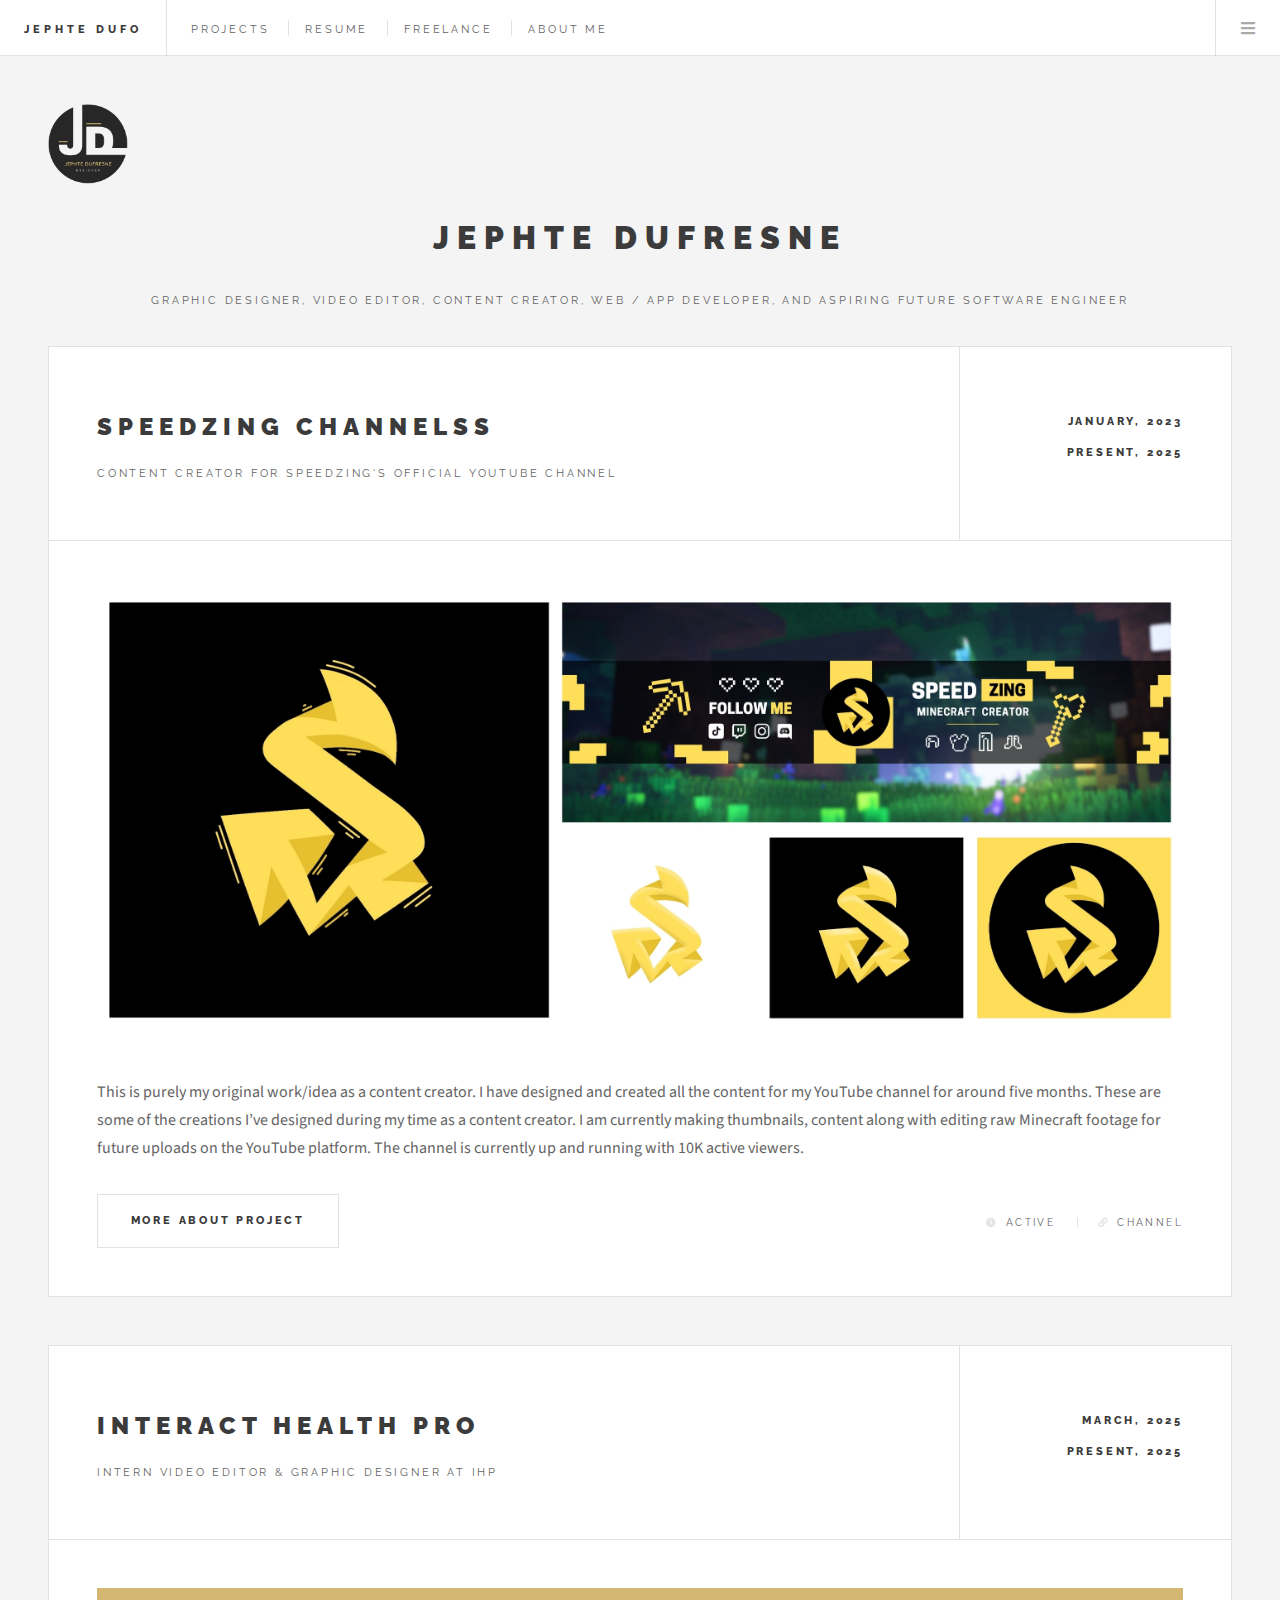
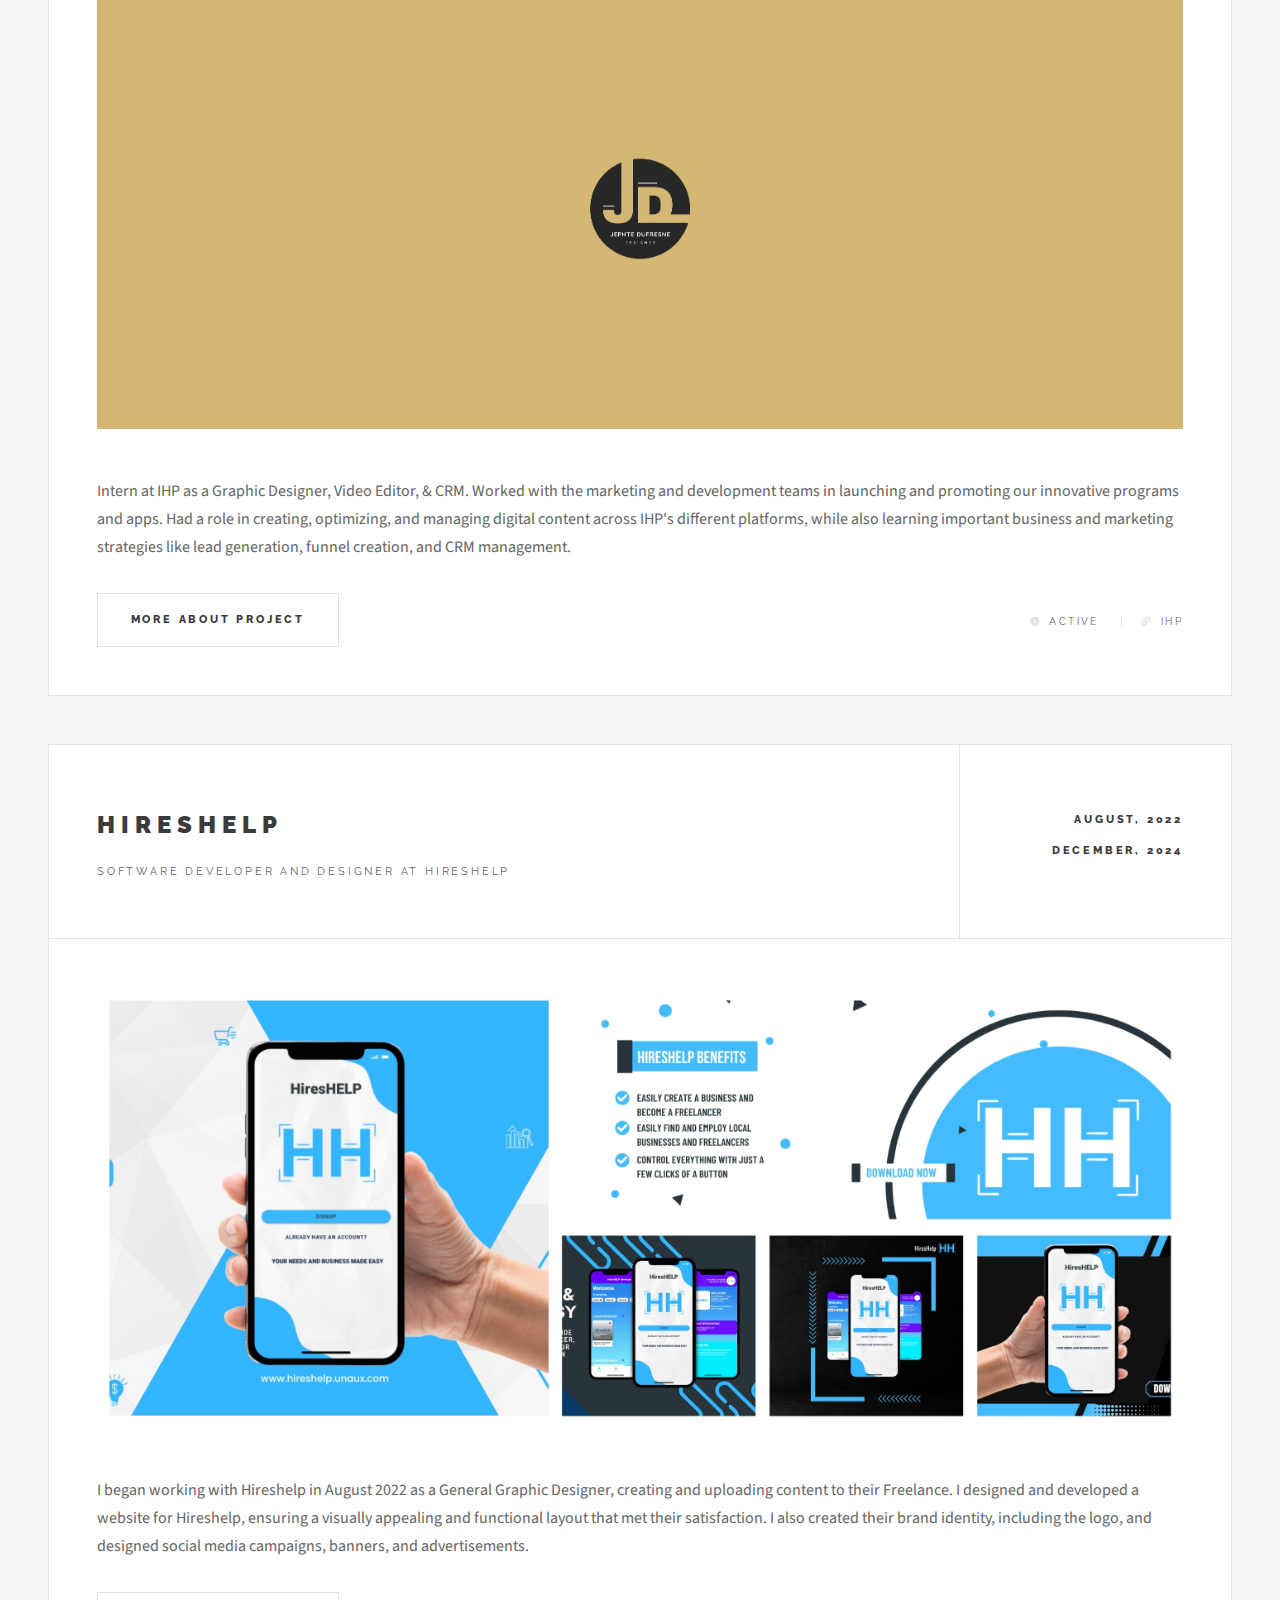
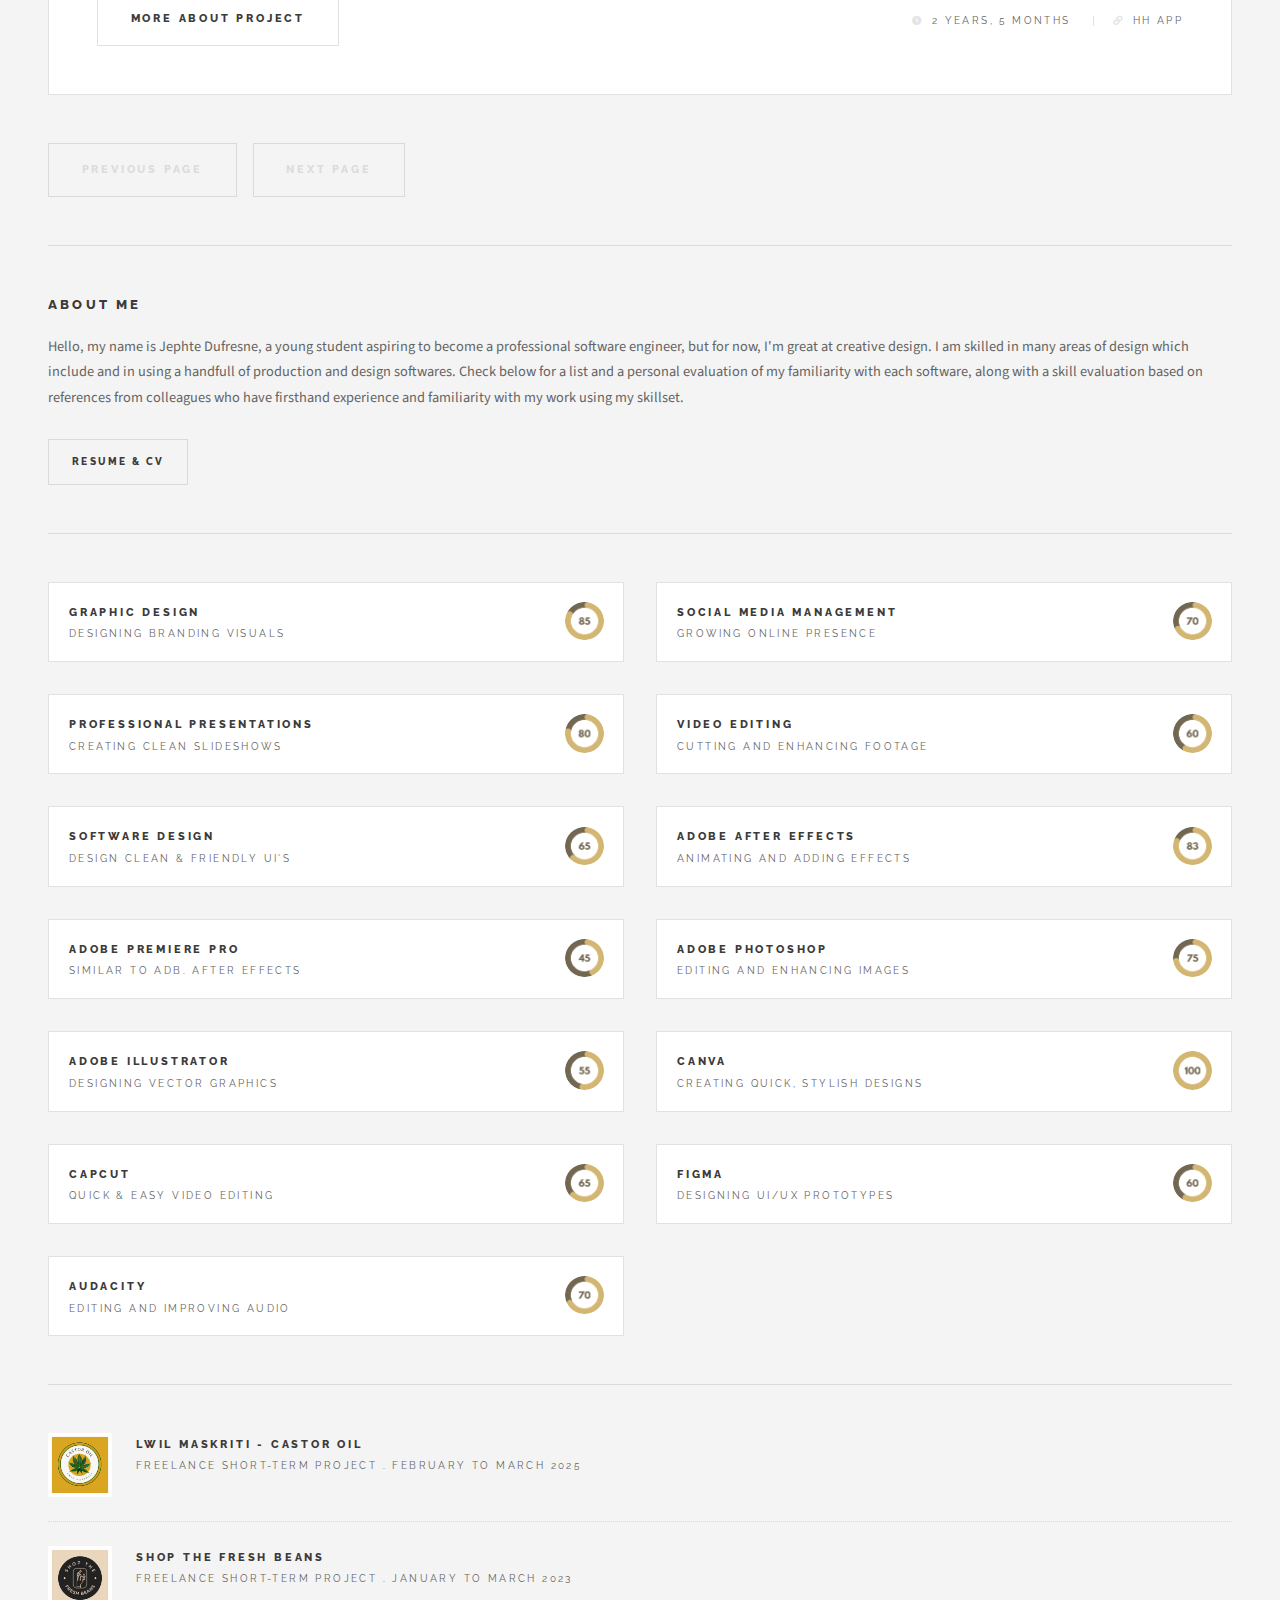
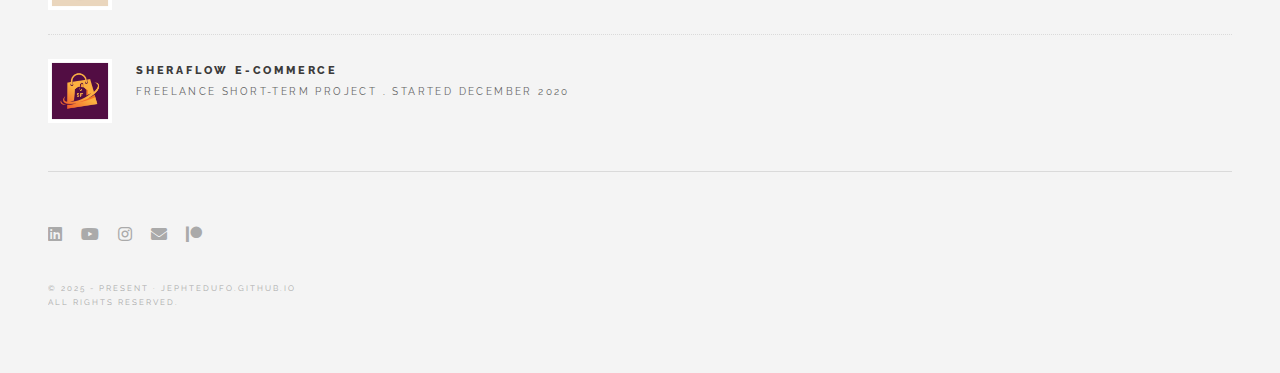
==== index.html @ b6a51292 "Main" ====
<!DOCTYPE HTML>
<html>

<head>
	<title>Jephte Dufresne - Portfolio</title>
	<meta charset="utf-8" />
	<meta name="viewport" content="width=device-width, initial-scale=1, user-scalable=no" />
	<link rel="stylesheet" href="assets/css/main.css" />
</head>

<body class="is-preload">

	<!-- Wrapper -->
	<div id="wrapper">

		<!-- Header -->
		<header id="header">
			<h1><a href="index.html">Jephte Dufo</a></h1>
			<nav class="links">
				<ul>
					<li><a href="index.html">Projects</a></li>
					<li><a href="Resume.html">Resume</a></li>
					<li><a href="Freelance.html">Freelance</a></li>
					<li><a href="About.html">About Me</a></li>
				</ul>
			</nav>
			<nav class="main">
				<ul>
					<li class="menu">
						<a class="fa-bars" href="#menu">Menu</a>
					</li>
				</ul>
			</nav>
		</header>

		<!-- Menu -->
		<section id="menu">

			<!-- Links -->
			<section>
				<ul class="links">
					<li>
						<a href="index.html">
							<h3>Homepage</h3>
							<p>All Long-Term Projects I've Worked On</p>
						</a>
					</li>
					<li>
						<a href="Resume.html">
							<h3>Resume</h3>
							<p>My Resume / CV PDF File to Download</p>
						</a>
					</li>
					<li>
						<a href="Freelance.html">
							<h3>Freelance</h3>
							<p>All Short-Term Freelance Projects</p>
						</a>
					</li>
					<li>
						<a href="About.html">
							<h3>About Me</h3>
							<p>About Me Info to Get In Touch With Me</p>
						</a>
					</li>
				</ul>
			</section>

			<!-- Actions -->
			<section>
				<ul class="actions stacked">
					<li><a href="https://www.linkedin.com/in/jephtedufresne/" target="_blank"
							class="button large fit">Linkedin</a></li>
				</ul>
				<ul class="actions stacked">
					<li><a href="https://mail.google.com/mail/?view=cm&fs=1&to=jephtedufo@gmail.com" target="_blank"
							class="button large fit">Email</a></li>
				</ul>
			</section>
		</section>

		<!-- Main -->
		<div id="main">

			<!-- Post -->
			<article class="post">
				<header>
					<div class="title">
						<h2><a href="PR_Speedzing.html">Speedzing Channelss</a></h2>
						<p>Content Creator for Speedzing's Official Youtube Channel </p>
					</div>
					<div class="meta">
						<time class="published" datetime="2015-11-01">January, 2023</time>
						<time class="published" datetime="2015-11-01">Present, 2025</time>
					</div>
				</header>
				<a href="PR_Speedzing.html" class="image featured"><img src="images/pic01.jpg" alt="" /></a>
				<p>This is purely my original work/idea as a content creator. I have designed and created all the
					content for my YouTube channel for around five months. These are some of the creations I’ve designed
					during my time as a content creator. I am currently making thumbnails, content along with editing
					raw Minecraft footage for future uploads on the YouTube platform. The channel is currently up and
					running with 10K active viewers.</p>
				<footer>
					<ul class="actions">
						<li><a href="PR_Speedzing.html" class="button large">More About Project</a></li>
					</ul>
					<ul class="stats">
						<li><a href="#" class="icon solid fa-clock">Active</a></li>
						<li><a href="https://www.youtube.com/@sspeedzing" target="_blank"
								class="icon solid fa-link">Channel</a></li>
					</ul>
				</footer>
			</article>


			<!-- Post -->
			<article class="post">
				<header>
					<div class="title">
						<h2><a href="PR_InteractHP.html">Interact Health Pro</a></h2>
						<p>Intern Video Editor & Graphic Designer At IHP</p>
					</div>
					<div class="meta">
						<time class="published" datetime="2015-11-01">March, 2025</time>
						<time class="published" datetime="2015-11-01">Present, 2025</time>
					</div>
				</header>
				<a href="PR_InteractHP.html" class="image featured"><img src="images/pic02.jpg" alt="" /></a>
				<p>Intern at IHP as a Graphic Designer, Video Editor, & CRM. Worked with the marketing and development
					teams in launching and promoting our innovative programs and apps. Had a role in creating,
					optimizing, and managing digital content across IHP's different platforms, while also learning
					important business and marketing strategies like lead generation, funnel creation, and CRM
					management.</p>
				<footer>
					<ul class="actions">
						<li><a href="PR_InteractHP.html" class="button large">More About Project</a></li>
					</ul>
					<ul class="stats">
						<li><a href="#" class="icon solid fa-clock">Active</a></li>
						<li><a href="https://interacthealthpro.com" target="_blank" class="icon solid fa-link">IHP</a>
						</li>
					</ul>
				</footer>
			</article>


			<!-- Post -->
			<article class="post">
				<header>
					<div class="title">
						<h2><a href="PR_Hireshelp.html">Hireshelp</a></h2>
						<p>Software Developer and Designer at Hireshelp</p>
					</div>
					<div class="meta">
						<time class="published" datetime="2015-11-01">August, 2022</time>
						<time class="published" datetime="2015-11-01">December, 2024</time>
					</div>
				</header>
				<a href="PR_Hireshelp.html" class="image featured"><img src="images/pic03.jpg" alt="" /></a>
				<p>I began working with Hireshelp in August 2022 as a General Graphic Designer, creating and uploading
					content to their Freelance. I designed and developed a website for Hireshelp, ensuring a visually
					appealing and functional layout that met their satisfaction. I also created their brand identity,
					including the logo, and designed social media campaigns, banners, and advertisements.</p>
				<footer>
					<ul class="actions">
						<li><a href="PR_Hireshelp.html" class="button large">More About Project</a></li>
					</ul>
					<ul class="stats">
						<li><a href="#" class="icon solid fa-clock">2 Years, 5 Months</a></li>
						<li><a href="#" target="_blank" class="icon solid fa-link">HH App</a></li>
					</ul>
				</footer>
			</article>

			<!--

while (!deck.isInOrder()) {
  print 'Iteration ' + i;
  deck.shuffle();
  i++;
}

print 'It took ' + i + ' iterations to sort the deck.';</code></pre>
								</section>

								<section>
									<h3>Lists</h3>
									<div class="row">
										<div class="col-6 col-12-medium">
											<h4>Unordered</h4>
											<ul>
												<li>Dolor pulvinar etiam.</li>
												<li>Sagittis adipiscing.</li>
												<li>Felis enim feugiat.</li>
											</ul>
											<h4>Alternate</h4>
											<ul class="alt">
												<li>Dolor pulvinar etiam.</li>
												<li>Sagittis adipiscing.</li>
												<li>Felis enim feugiat.</li>
											</ul>
										</div>
										<div class="col-6 col-12-medium">
											<h4>Ordered</h4>
											<ol>
												<li>Dolor pulvinar etiam.</li>
												<li>Etiam vel felis viverra.</li>
												<li>Felis enim feugiat.</li>
												<li>Dolor pulvinar etiam.</li>
												<li>Etiam vel felis lorem.</li>
												<li>Felis enim et feugiat.</li>
											</ol>
											<h4>Icons</h4>
											<ul class="icons">
												<li><a href="#" class="icon brands fa-twitter"><span class="label">Twitter</span></a></li>
												<li><a href="#" class="icon brands fa-facebook-f"><span class="label">Facebook</span></a></li>
												<li><a href="#" class="icon brands fa-instagram"><span class="label">Instagram</span></a></li>
												<li><a href="#" class="icon brands fa-github"><span class="label">Github</span></a></li>
											</ul>
										</div>
									</div>
									<h3>Actions</h3>
									<div class="row">
										<div class="col-6 col-12-medium">
											<ul class="actions">
												<li><a href="#" class="button">Default</a></li>
												<li><a href="#" class="button">Default</a></li>
												<li><a href="#" class="button">Default</a></li>
											</ul>
											<ul class="actions small">
												<li><a href="#" class="button small">Small</a></li>
												<li><a href="#" class="button small">Small</a></li>
												<li><a href="#" class="button small">Small</a></li>
											</ul>
											<ul class="actions stacked">
												<li><a href="#" class="button">Default</a></li>
												<li><a href="#" class="button">Default</a></li>
												<li><a href="#" class="button">Default</a></li>
											</ul>
											<ul class="actions stacked">
												<li><a href="#" class="button small">Small</a></li>
												<li><a href="#" class="button small">Small</a></li>
												<li><a href="#" class="button small">Small</a></li>
											</ul>
										</div>
										<div class="col-6 col-12-medium">
											<ul class="actions stacked">
												<li><a href="#" class="button fit">Default</a></li>
												<li><a href="#" class="button fit">Default</a></li>
											</ul>
											<ul class="actions stacked">
												<li><a href="#" class="button small fit">Small</a></li>
												<li><a href="#" class="button small fit">Small</a></li>
											</ul>
										</div>
									</div>
								</section>

								<section>
									<h3>Table</h3>
									<h4>Default</h4>
									<div class="table-wrapper">
										<table>
											<thead>
												<tr>
													<th>Name</th>
													<th>Description</th>
													<th>Price</th>
												</tr>
											</thead>
											<tbody>
												<tr>
													<td>Item One</td>
													<td>Ante turpis integer aliquet porttitor.</td>
													<td>29.99</td>
												</tr>
												<tr>
													<td>Item Two</td>
													<td>Vis ac commodo adipiscing arcu aliquet.</td>
													<td>19.99</td>
												</tr>
												<tr>
													<td>Item Three</td>
													<td> Morbi faucibus arcu accumsan lorem.</td>
													<td>29.99</td>
												</tr>
												<tr>
													<td>Item Four</td>
													<td>Vitae integer tempus condimentum.</td>
													<td>19.99</td>
												</tr>
												<tr>
													<td>Item Five</td>
													<td>Ante turpis integer aliquet porttitor.</td>
													<td>29.99</td>
												</tr>
											</tbody>
											<tfoot>
												<tr>
													<td colspan="2"></td>
													<td>100.00</td>
												</tr>
											</tfoot>
										</table>
									</div>

									<h4>Alternate</h4>
									<div class="table-wrapper">
										<table class="alt">
											<thead>
												<tr>
													<th>Name</th>
													<th>Description</th>
													<th>Price</th>
												</tr>
											</thead>
											<tbody>
												<tr>
													<td>Item One</td>
													<td>Ante turpis integer aliquet porttitor.</td>
													<td>29.99</td>
												</tr>
												<tr>
													<td>Item Two</td>
													<td>Vis ac commodo adipiscing arcu aliquet.</td>
													<td>19.99</td>
												</tr>
												<tr>
													<td>Item Three</td>
													<td> Morbi faucibus arcu accumsan lorem.</td>
													<td>29.99</td>
												</tr>
												<tr>
													<td>Item Four</td>
													<td>Vitae integer tempus condimentum.</td>
													<td>19.99</td>
												</tr>
												<tr>
													<td>Item Five</td>
													<td>Ante turpis integer aliquet porttitor.</td>
													<td>29.99</td>
												</tr>
											</tbody>
											<tfoot>
												<tr>
													<td colspan="2"></td>
													<td>100.00</td>
												</tr>
											</tfoot>
										</table>
									</div>
								</section>

								<section>
									<h3>Buttons</h3>
									<ul class="actions">
										<li><a href="#" class="button large">Large</a></li>
										<li><a href="#" class="button">Default</a></li>
										<li><a href="#" class="button small">Small</a></li>
									</ul>
									<ul class="actions fit">
										<li><a href="#" class="button fit">Fit</a></li>
										<li><a href="#" class="button fit">Fit</a></li>
										<li><a href="#" class="button fit">Fit</a></li>
									</ul>
									<ul class="actions fit small">
										<li><a href="#" class="button fit small">Fit + Small</a></li>
										<li><a href="#" class="button fit small">Fit + Small</a></li>
										<li><a href="#" class="button fit small">Fit + Small</a></li>
									</ul>
									<ul class="actions">
										<li><a href="#" class="button icon solid fa-download">Icon</a></li>
										<li><a href="#" class="button icon solid fa-upload">Icon</a></li>
										<li><a href="#" class="button icon solid fa-save">Icon</a></li>
									</ul>
									<ul class="actions">
										<li><span class="button disabled">Disabled</span></li>
										<li><span class="button disabled icon solid fa-download">Disabled</span></li>
									</ul>
								</section>

								<section>
									<h3>Form</h3>
									<form method="post" action="#">
										<div class="row gtr-uniform">
											<div class="col-6 col-12-xsmall">
												<input type="text" name="demo-name" id="demo-name" value="" placeholder="Name" />
											</div>
											<div class="col-6 col-12-xsmall">
												<input type="email" name="demo-email" id="demo-email" value="" placeholder="Email" />
											</div>
											<div class="col-12">
												<select name="demo-category" id="demo-category">
													<option value="">- Category -</option>
													<option value="1">Manufacturing</option>
													<option value="1">Shipping</option>
													<option value="1">Administration</option>
													<option value="1">Human Resources</option>
												</select>
											</div>
											<div class="col-4 col-12-small">
												<input type="radio" id="demo-priority-low" name="demo-priority" checked>
												<label for="demo-priority-low">Low</label>
											</div>
											<div class="col-4 col-12-small">
												<input type="radio" id="demo-priority-normal" name="demo-priority">
												<label for="demo-priority-normal">Normal</label>
											</div>
											<div class="col-4 col-12-small">
												<input type="radio" id="demo-priority-high" name="demo-priority">
												<label for="demo-priority-high">High</label>
											</div>
											<div class="col-6 col-12-small">
												<input type="checkbox" id="demo-copy" name="demo-copy">
												<label for="demo-copy">Email me a copy</label>
											</div>
											<div class="col-6 col-12-small">
												<input type="checkbox" id="demo-human" name="demo-human" checked>
												<label for="demo-human">Not a robot</label>
											</div>
											<div class="col-12">
												<textarea name="demo-message" id="demo-message" placeholder="Enter your message" rows="6"></textarea>
											</div>
											<div class="col-12">
												<ul class="actions">
													<li><input type="submit" value="Send Message" /></li>
													<li><input type="reset" value="Reset" /></li>
												</ul>
											</div>
										</div>
									</form>
								</section>

								<section>
									<h3>Image</h3>
									<h4>Fit</h4>
									<div class="box alt">
										<div class="row gtr-uniform">
											<div class="col-12"><span class="image fit"><img src="images/pic02.jpg" alt="" /></span></div>
											<div class="col-4"><span class="image fit"><img src="images/pic04.jpg" alt="" /></span></div>
											<div class="col-4"><span class="image fit"><img src="images/pic05.jpg" alt="" /></span></div>
											<div class="col-4"><span class="image fit"><img src="images/pic06.jpg" alt="" /></span></div>
											<div class="col-4"><span class="image fit"><img src="images/pic06.jpg" alt="" /></span></div>
											<div class="col-4"><span class="image fit"><img src="images/pic04.jpg" alt="" /></span></div>
											<div class="col-4"><span class="image fit"><img src="images/pic05.jpg" alt="" /></span></div>
											<div class="col-4"><span class="image fit"><img src="images/pic05.jpg" alt="" /></span></div>
											<div class="col-4"><span class="image fit"><img src="images/pic06.jpg" alt="" /></span></div>
											<div class="col-4"><span class="image fit"><img src="images/pic04.jpg" alt="" /></span></div>
										</div>
									</div>
									<h4>Left &amp; Right</h4>
									<p><span class="image left"><img src="images/pic07.jpg" alt="" /></span>Fringilla nisl. Donec accumsan interdum nisi, quis tincidunt felis sagittis eget. tempus euismod. Vestibulum ante ipsum primis in faucibus vestibulum. Blandit adipiscing eu felis iaculis volutpat ac adipiscing accumsan eu faucibus. Integer ac pellentesque praesent tincidunt felis sagittis eget. tempus euismod. Vestibulum ante ipsum primis in faucibus vestibulum. Blandit adipiscing eu felis iaculis volutpat ac adipiscing accumsan eu faucibus. Integer ac pellentesque praesent. Donec accumsan interdum nisi, quis tincidunt felis sagittis eget. tempus euismod. Vestibulum ante ipsum primis in faucibus vestibulum. Blandit adipiscing eu felis iaculis volutpat ac adipiscing accumsan eu faucibus. Integer ac pellentesque praesent tincidunt felis sagittis eget. tempus euismod. Vestibulum ante ipsum primis in faucibus vestibulum. Blandit adipiscing eu felis iaculis volutpat ac adipiscing accumsan eu faucibus. Integer ac pellentesque praesent. Blandit adipiscing eu felis iaculis volutpat ac adipiscing accumsan eu faucibus. Integer ac pellentesque praesent tincidunt felis sagittis eget. tempus euismod. Vestibulum ante ipsum primis in faucibus vestibulum. Blandit adipiscing eu felis iaculis volutpat ac adipiscing accumsan eu faucibus. Integer ac pellentesque praesent.</p>
									<p><span class="image right"><img src="images/pic04.jpg" alt="" /></span>Fringilla nisl. Donec accumsan interdum nisi, quis tincidunt felis sagittis eget. tempus euismod. Vestibulum ante ipsum primis in faucibus vestibulum. Blandit adipiscing eu felis iaculis volutpat ac adipiscing accumsan eu faucibus. Integer ac pellentesque praesent tincidunt felis sagittis eget. tempus euismod. Vestibulum ante ipsum primis in faucibus vestibulum. Blandit adipiscing eu felis iaculis volutpat ac adipiscing accumsan eu faucibus. Integer ac pellentesque praesent. Donec accumsan interdum nisi, quis tincidunt felis sagittis eget. tempus euismod. Vestibulum ante ipsum primis in faucibus vestibulum. Blandit adipiscing eu felis iaculis volutpat ac adipiscing accumsan eu faucibus. Integer ac pellentesque praesent tincidunt felis sagittis eget. tempus euismod. Vestibulum ante ipsum primis in faucibus vestibulum. Blandit adipiscing eu felis iaculis volutpat ac adipiscing accumsan eu faucibus. Integer ac pellentesque praesent. Blandit adipiscing eu felis iaculis volutpat ac adipiscing accumsan eu faucibus. Integer ac pellentesque praesent tincidunt felis sagittis eget. tempus euismod. Vestibulum ante ipsum primis in faucibus vestibulum. Blandit adipiscing eu felis iaculis volutpat ac adipiscing accumsan eu faucibus. Integer ac pellentesque praesent.</p>
								</section>

							</article>
						-->

			<!-- Pagination -->
			<ul class="actions pagination">
				<li><a href="" class="disabled button large previous">Previous Page</a></li>
				<li><a href="Projects2.html" class="disabled button large next">Next Page</a></li>
			</ul>

		</div>

		<!-- Sidebar -->
		<section id="sidebar">

			<!-- Intro -->
			<section id="intro">
				<a href="#" class="logo"><img src="images/logo.jpg" alt="" /></a>
				<header>
					<h2>Jephte Dufresne</h2>
					<p>Graphic Designer, Video Editor, Content Creator, Web / App Developer, And Aspiring Future
						Software Engineer</a></p>
				</header>
			</section>

			<!-- About -->
			<section class="blurb">
				<h2>About Me</h2>
				<p>
					Hello, my name is Jephte Dufresne, a young student aspiring to become a professional software
					engineer, but for now, I'm great at creative design. I am skilled in many areas of design which
					include and in using a handfull of production and design softwares. Check below for a list and a
					personal evaluation of my familiarity with each software, along with a skill evaluation based on
					references from colleagues who have firsthand experience and familiarity with my work using my
					skillset.
				</p>
				<ul class="actions">
					<li><a href="files\jeffresume.pdf" download="Resume" class="button">Resume & CV</a></li>
				</ul>
			</section>

			<!-- Mini Posts -->
			<section>
				<div class="mini-posts">

					<!-- Mini Post -->
					<article class="mini-post">
						<header>
							<h3><a href="#">Graphic Design</a></h3>
							<time class="published" datetime="2025-14-03">Designing branding visuals</time>
							<a class="author"><img src="images/skill1.jpg" alt="" /></a>
						</header>
					</article>

					<!-- Mini Post -->
					<article class="mini-post">
						<header>
							<h3><a href="#">Social Media Management</a></h3>
							<time class="published" datetime="2025-14-03">Growing Online Presence</time>
							<a class="author"><img src="images/skill2.jpg" alt="" /></a>
						</header>
					</article>

					<!-- Mini Post -->
					<article class="mini-post">
						<header>
							<h3><a href="#">Professional Presentations</a></h3>
							<time class="published" datetime="2025-14-03">Creating Clean slideshows</time>
							<a class="author"><img src="images/skill3.jpg" alt="" /></a>
						</header>
					</article>

					<!-- Mini Post -->
					<article class="mini-post">
						<header>
							<h3><a href="#">Video Editing</a></h3>
							<time class="published" datetime="2025-14-03">Cutting and enhancing footage</time>
							<a class="author"><img src="images/skill4.jpg" alt="" /></a>
						</header>
					</article>

					<!-- Mini Post -->
					<article class="mini-post">
						<header>
							<h3><a href="#">Software Design</a></h3>
							<time class="published" datetime="2025-14-03">Design clean & friendly UI's</time>
							<a class="author"><img src="images/skill5.jpg" alt="" /></a>
						</header>
					</article>

					<!-- Mini Post -->
					<article class="mini-post">
						<header>
							<h3><a href="#">Adobe After Effects</a></h3>
							<time class="published" datetime="2025-14-03">Animating and adding effects</time>
							<a class="author"><img src="images/skill6.jpg" alt="" /></a>
						</header>
					</article>

					<!-- Mini Post -->
					<article class="mini-post">
						<header>
							<h3><a href="#">Adobe Premiere Pro</a></h3>
							<time class="published" datetime="2025-14-03">Similar to Adb. After Effects</time>
							<a class="author"><img src="images/skill7.jpg" alt="" /></a>
						</header>
					</article>

					<!-- Mini Post -->
					<article class="mini-post">
						<header>
							<h3><a href="#">Adobe Photoshop</a></h3>
							<time class="published" datetime="2025-14-03">Editing and enhancing images</time>
							<a class="author"><img src="images/skill8.jpg" alt="" /></a>
						</header>
					</article>

					<!-- Mini Post -->
					<article class="mini-post">
						<header>
							<h3><a href="#">Adobe Illustrator</a></h3>
							<time class="published" datetime="2025-14-03">Designing vector graphics</time>
							<a class="author"><img src="images/skill9.jpg" alt="" /></a>
						</header>
					</article>

					<!-- Mini Post -->
					<article class="mini-post">
						<header>
							<h3><a href="#">Canva</a></h3>
							<time class="published" datetime="2025-14-03">Creating quick, stylish designs</time>
							<a class="author"><img src="images/skill10.jpg" alt="" /></a>
						</header>
					</article>

					<!-- Mini Post -->
					<article class="mini-post">
						<header>
							<h3><a href="#">Capcut</a></h3>
							<time class="published" datetime="2025-14-03">Quick & Easy Video Editing</time>
							<a class="author"><img src="images/skill11.jpg" alt="" /></a>
						</header>
					</article>

					<!-- Mini Post -->
					<article class="mini-post">
						<header>
							<h3><a href="#">Figma</a></h3>
							<time class="published" datetime="2025-14-03">Designing UI/UX prototypes</time>
							<a class="author"><img src="images/skill12.jpg" alt="" /></a>
						</header>
					</article>

					<!-- Mini Post -->
					<article class="mini-post">
						<header>
							<h3><a href="#">Audacity</a></h3>
							<time class="published" datetime="2025-14-03">Editing and improving audio</time>
							<a class="author"><img src="images/skill13.jpg" alt="" /></a>
						</header>
					</article>

				</div>
			</section>

			<!-- Posts List -->
			<section>
				<ul class="posts">
					<li>
						<article>
							<header>
								<h3><a href="Freelance.html">Lwil Maskriti - Castor Oil</a></h3>
								<time class="published" datetime="2015-10-20">Freelance Short-term Project . February to
									March 2025</time>
							</header>
							<a href="Freelance.html" class="image"><img src="images/freelance1.jpg" alt="" /></a>
						</article>
					</li>
					<li>
						<article>
							<header>
								<h3><a href="Freelance.html">Shop The Fresh Beans</a></h3>
								<time class="published" datetime="2015-10-15">Freelance Short-term Project . January to
									March 2023</time>
							</header>
							<a href="Freelance.html" class="image"><img src="images/freelance2.jpg" alt="" /></a>
						</article>
					</li>
					<li>
						<article>
							<header>
								<h3><a href="Freelance.html">Sheraflow E-commerce</a></h3>
								<time class="published" datetime="2015-10-10">Freelance Short-term Project . Started
									December 2020</time>
							</header>
							<a href="Freelance.html" class="image"><img src="images/freelance3.jpg" alt="" /></a>
						</article>
					</li>
				</ul>
			</section>

			<!-- Footer -->
			<section id="footer">
				<ul class="icons">
					<li><a href="https://www.linkedin.com/in/jephtedufresne/" class="icon brands fa-linkedin"><span
								class="label">Linkedin</span></a></li>
					<li><a href="https://www.youtube.com/@sspeedzing" class="icon brands fa-youtube"><span
								class="label">Youtube</span></a></li>
					<li><a href="https://www.instagram.com/j.efet.iiii/" class="icon brands fa-instagram"><span
								class="label">Instagram</span></a></li>
					<li><a href="https://mail.google.com/mail/?view=cm&fs=1&to=jephtedufo@gmail.com"
							class="icon solid fa-envelope"><span class="label">Email</span></a></li>
					<li><a href="https://www.patreon.com/c/Speedzing" class="icon brands fa-patreon"><span
								class="label">Patreon</span></a></li>
				</ul>
				<p class="copyright">© 2025 - Present · jephtedufo.github.io<br>All Rights Reserved.</a></p>
			</section>

		</section>

	</div>

	<!-- Scripts -->
	<script src="assets/js/jquery.min.js"></script>
	<script src="assets/js/browser.min.js"></script>
	<script src="assets/js/breakpoints.min.js"></script>
	<script src="assets/js/util.js"></script>
	<script src="assets/js/main.js"></script>

</body>

</html>
---- assets/css/main.css ----
@import url(fontawesome-all.min.css);
@import url("https://fonts.googleapis.com/css?family=Source+Sans+Pro:400,700|Raleway:400,800,900");

/*
	Future Imperfect by HTML5 UP
	html5up.net | @ajlkn
	Free for personal and commercial use under the CCA 3.0 license (html5up.net/license)
*/

html, body, div, span, applet, object,
iframe, h1, h2, h3, h4, h5, h6, p, blockquote,
pre, a, abbr, acronym, address, big, cite,
code, del, dfn, em, img, ins, kbd, q, s, samp,
small, strike, strong, sub, sup, tt, var, b,
u, i, center, dl, dt, dd, ol, ul, li, fieldset,
form, label, legend, table, caption, tbody,
tfoot, thead, tr, th, td, article, aside,
canvas, details, embed, figure, figcaption,
footer, header, hgroup, menu, nav, output, ruby,
section, summary, time, mark, audio, video {
	margin: 0;
	padding: 0;
	border: 0;
	font-size: 100%;
	font: inherit;
	vertical-align: baseline;}

article, aside, details, figcaption, figure,
footer, header, hgroup, menu, nav, section {
	display: block;}

body {
	line-height: 1;
}

ol, ul {
	list-style: none;
}

blockquote, q {
	quotes: none;
}

	blockquote:before, blockquote:after, q:before, q:after {
		content: '';
		content: none;
	}

table {
	border-collapse: collapse;
	border-spacing: 0;
}

body {
	-webkit-text-size-adjust: none;
}

mark {
	background-color: transparent;
	color: inherit;
}

input::-moz-focus-inner {
	border: 0;
	padding: 0;
}

input, select, textarea {
	-moz-appearance: none;
	-webkit-appearance: none;
	-ms-appearance: none;
	appearance: none;
}

/* Basic */

	@-ms-viewport {
		width: device-width;
	}

	body {
		-ms-overflow-style: scrollbar;
	}

	@media screen and (max-width: 480px) {

		html, body {
			min-width: 320px;
		}

	}

	html {
		box-sizing: border-box;
	}

	*, *:before, *:after {
		box-sizing: inherit;
	}

	body {
		background: #f4f4f4;
	}

		body.is-preload *, body.is-preload *:before, body.is-preload *:after {
			-moz-animation: none !important;
			-webkit-animation: none !important;
			-ms-animation: none !important;
			animation: none !important;
			-moz-transition: none !important;
			-webkit-transition: none !important;
			-ms-transition: none !important;
			transition: none !important;
		}

/* Type */

	body, input, select, textarea {
		color: #646464;
		font-family: "Source Sans Pro", Helvetica, sans-serif;
		font-size: 14pt;
		font-weight: 400;
		line-height: 1.75;
	}

		@media screen and (max-width: 1680px) {

			body, input, select, textarea {
				font-size: 12pt;
			}

		}

		@media screen and (max-width: 1280px) {

			body, input, select, textarea {
				font-size: 12pt;
			}

		}

		@media screen and (max-width: 980px) {

			body, input, select, textarea {
				font-size: 12pt;
			}

		}

		@media screen and (max-width: 736px) {

			body, input, select, textarea {
				font-size: 12pt;
			}

		}

		@media screen and (max-width: 480px) {

			body, input, select, textarea {
				font-size: 12pt;
			}

		}

	a {
		-moz-transition: color 0.2s ease, border-bottom-color 0.2s ease;
		-webkit-transition: color 0.2s ease, border-bottom-color 0.2s ease;
		-ms-transition: color 0.2s ease, border-bottom-color 0.2s ease;
		transition: color 0.2s ease, border-bottom-color 0.2s ease;
		border-bottom: dotted 1px rgba(160, 160, 160, 0.65);
		color: inherit;
		text-decoration: none;
	}

		a:before {
			-moz-transition: color 0.2s ease;
			-webkit-transition: color 0.2s ease;
			-ms-transition: color 0.2s ease;
			transition: color 0.2s ease;
		}

		a:hover {
			border-bottom-color: transparent;
			color: #d3b672 !important;
		}

			a:hover:before {
				color: #d3b672 !important;
			}

	strong, b {
		color: #3c3b3b;
		font-weight: 700;
	}

	em, i {
		font-style: italic;
	}

	p {
		margin: 0 0 2em 0;
	}

	h1, h2, h3, h4, h5, h6 {
		color: #3c3b3b;
		font-family: "Raleway", Helvetica, sans-serif;
		font-weight: 800;
		letter-spacing: 0.25em;
		line-height: 1.65;
		margin: 0 0 1em 0;
		text-transform: uppercase;
	}

		h1 a, h2 a, h3 a, h4 a, h5 a, h6 a {
			color: inherit;
			border-bottom: 0;
		}

	h2 {
		font-size: 1.1em;
	}

	h3 {
		font-size: 0.9em;
	}

	h4 {
		font-size: 0.7em;
	}

	h5 {
		font-size: 0.7em;
	}

	h6 {
		font-size: 0.7em;
	}

	sub {
		font-size: 0.8em;
		position: relative;
		top: 0.5em;
	}

	sup {
		font-size: 0.8em;
		position: relative;
		top: -0.5em;
	}

	blockquote {
		border-left: solid 4px rgba(160, 160, 160, 0.3);
		font-style: italic;
		margin: 0 0 2em 0;
		padding: 0.5em 0 0.5em 2em;
	}

	code {
		background: rgba(160, 160, 160, 0.075);
		border: solid 1px rgba(160, 160, 160, 0.3);
		font-family: "Courier New", monospace;
		font-size: 0.9em;
		margin: 0 0.25em;
		padding: 0.25em 0.65em;
	}

	pre {
		-webkit-overflow-scrolling: touch;
		font-family: "Courier New", monospace;
		font-size: 0.9em;
		margin: 0 0 2em 0;
	}

		pre code {
			display: block;
			line-height: 1.75em;
			padding: 1em 1.5em;
			overflow-x: auto;
		}

	hr {
		border: 0;
		border-bottom: solid 1px rgba(160, 160, 160, 0.3);
		margin: 2em 0;
	}

		hr.major {
			margin: 3em 0;
		}

	.align-left {
		text-align: left;
	}

	.align-center {
		text-align: center;
	}

	.align-right {
		text-align: right;
	}

/* Row */

	.row {
		display: flex;
		flex-wrap: wrap;
		box-sizing: border-box;
		align-items: stretch;
	}

		.row > * {
			box-sizing: border-box;
		}

		.row.gtr-uniform > * > :last-child {
			margin-bottom: 0;
		}

		.row.aln-left {
			justify-content: flex-start;
		}

		.row.aln-center {
			justify-content: center;
		}

		.row.aln-right {
			justify-content: flex-end;
		}

		.row.aln-top {
			align-items: flex-start;
		}

		.row.aln-middle {
			align-items: center;
		}

		.row.aln-bottom {
			align-items: flex-end;
		}

		.row > .imp {
			order: -1;
		}

		.row > .col-1 {
			width: 8.33333%;
		}

		.row > .off-1 {
			margin-left: 8.33333%;
		}

		.row > .col-2 {
			width: 16.66667%;
		}

		.row > .off-2 {
			margin-left: 16.66667%;
		}

		.row > .col-3 {
			width: 25%;
		}

		.row > .off-3 {
			margin-left: 25%;
		}

		.row > .col-4 {
			width: 33.33333%;
		}

		.row > .off-4 {
			margin-left: 33.33333%;
		}

		.row > .col-5 {
			width: 41.66667%;
		}

		.row > .off-5 {
			margin-left: 41.66667%;
		}

		.row > .col-6 {
			width: 50%;
		}

		.row > .off-6 {
			margin-left: 50%;
		}

		.row > .col-7 {
			width: 58.33333%;
		}

		.row > .off-7 {
			margin-left: 58.33333%;
		}

		.row > .col-8 {
			width: 66.66667%;
		}

		.row > .off-8 {
			margin-left: 66.66667%;
		}

		.row > .col-9 {
			width: 75%;
		}

		.row > .off-9 {
			margin-left: 75%;
		}

		.row > .col-10 {
			width: 83.33333%;
		}

		.row > .off-10 {
			margin-left: 83.33333%;
		}

		.row > .col-11 {
			width: 91.66667%;
		}

		.row > .off-11 {
			margin-left: 91.66667%;
		}

		.row > .col-12 {
			width: 100%;
		}

		.row > .off-12 {
			margin-left: 100%;
		}

		.row.gtr-0 {
			margin-top: 0;
			margin-left: 0em;
		}

			.row.gtr-0 > * {
				padding: 0 0 0 0em;
			}

			.row.gtr-0.gtr-uniform {
				margin-top: 0em;
			}

				.row.gtr-0.gtr-uniform > * {
					padding-top: 0em;
				}

		.row.gtr-25 {
			margin-top: 0;
			margin-left: -0.25em;
		}

			.row.gtr-25 > * {
				padding: 0 0 0 0.25em;
			}

			.row.gtr-25.gtr-uniform {
				margin-top: -0.25em;
			}

				.row.gtr-25.gtr-uniform > * {
					padding-top: 0.25em;
				}

		.row.gtr-50 {
			margin-top: 0;
			margin-left: -0.5em;
		}

			.row.gtr-50 > * {
				padding: 0 0 0 0.5em;
			}

			.row.gtr-50.gtr-uniform {
				margin-top: -0.5em;
			}

				.row.gtr-50.gtr-uniform > * {
					padding-top: 0.5em;
				}

		.row {
			margin-top: 0;
			margin-left: -1em;
		}

			.row > * {
				padding: 0 0 0 1em;
			}

			.row.gtr-uniform {
				margin-top: -1em;
			}

				.row.gtr-uniform > * {
					padding-top: 1em;
				}

		.row.gtr-150 {
			margin-top: 0;
			margin-left: -1.5em;
		}

			.row.gtr-150 > * {
				padding: 0 0 0 1.5em;
			}

			.row.gtr-150.gtr-uniform {
				margin-top: -1.5em;
			}

				.row.gtr-150.gtr-uniform > * {
					padding-top: 1.5em;
				}

		.row.gtr-200 {
			margin-top: 0;
			margin-left: -2em;
		}

			.row.gtr-200 > * {
				padding: 0 0 0 2em;
			}

			.row.gtr-200.gtr-uniform {
				margin-top: -2em;
			}

				.row.gtr-200.gtr-uniform > * {
					padding-top: 2em;
				}

		@media screen and (max-width: 1680px) {

			.row {
				display: flex;
				flex-wrap: wrap;
				box-sizing: border-box;
				align-items: stretch;
			}

				.row > * {
					box-sizing: border-box;
				}

				.row.gtr-uniform > * > :last-child {
					margin-bottom: 0;
				}

				.row.aln-left {
					justify-content: flex-start;
				}

				.row.aln-center {
					justify-content: center;
				}

				.row.aln-right {
					justify-content: flex-end;
				}

				.row.aln-top {
					align-items: flex-start;
				}

				.row.aln-middle {
					align-items: center;
				}

				.row.aln-bottom {
					align-items: flex-end;
				}

				.row > .imp-xlarge {
					order: -1;
				}

				.row > .col-1-xlarge {
					width: 8.33333%;
				}

				.row > .off-1-xlarge {
					margin-left: 8.33333%;
				}

				.row > .col-2-xlarge {
					width: 16.66667%;
				}

				.row > .off-2-xlarge {
					margin-left: 16.66667%;
				}

				.row > .col-3-xlarge {
					width: 25%;
				}

				.row > .off-3-xlarge {
					margin-left: 25%;
				}

				.row > .col-4-xlarge {
					width: 33.33333%;
				}

				.row > .off-4-xlarge {
					margin-left: 33.33333%;
				}

				.row > .col-5-xlarge {
					width: 41.66667%;
				}

				.row > .off-5-xlarge {
					margin-left: 41.66667%;
				}

				.row > .col-6-xlarge {
					width: 50%;
				}

				.row > .off-6-xlarge {
					margin-left: 50%;
				}

				.row > .col-7-xlarge {
					width: 58.33333%;
				}

				.row > .off-7-xlarge {
					margin-left: 58.33333%;
				}

				.row > .col-8-xlarge {
					width: 66.66667%;
				}

				.row > .off-8-xlarge {
					margin-left: 66.66667%;
				}

				.row > .col-9-xlarge {
					width: 75%;
				}

				.row > .off-9-xlarge {
					margin-left: 75%;
				}

				.row > .col-10-xlarge {
					width: 83.33333%;
				}

				.row > .off-10-xlarge {
					margin-left: 83.33333%;
				}

				.row > .col-11-xlarge {
					width: 91.66667%;
				}

				.row > .off-11-xlarge {
					margin-left: 91.66667%;
				}

				.row > .col-12-xlarge {
					width: 100%;
				}

				.row > .off-12-xlarge {
					margin-left: 100%;
				}

				.row.gtr-0 {
					margin-top: 0;
					margin-left: 0em;
				}

					.row.gtr-0 > * {
						padding: 0 0 0 0em;
					}

					.row.gtr-0.gtr-uniform {
						margin-top: 0em;
					}

						.row.gtr-0.gtr-uniform > * {
							padding-top: 0em;
						}

				.row.gtr-25 {
					margin-top: 0;
					margin-left: -0.25em;
				}

					.row.gtr-25 > * {
						padding: 0 0 0 0.25em;
					}

					.row.gtr-25.gtr-uniform {
						margin-top: -0.25em;
					}

						.row.gtr-25.gtr-uniform > * {
							padding-top: 0.25em;
						}

				.row.gtr-50 {
					margin-top: 0;
					margin-left: -0.5em;
				}

					.row.gtr-50 > * {
						padding: 0 0 0 0.5em;
					}

					.row.gtr-50.gtr-uniform {
						margin-top: -0.5em;
					}

						.row.gtr-50.gtr-uniform > * {
							padding-top: 0.5em;
						}

				.row {
					margin-top: 0;
					margin-left: -1em;
				}

					.row > * {
						padding: 0 0 0 1em;
					}

					.row.gtr-uniform {
						margin-top: -1em;
					}

						.row.gtr-uniform > * {
							padding-top: 1em;
						}

				.row.gtr-150 {
					margin-top: 0;
					margin-left: -1.5em;
				}

					.row.gtr-150 > * {
						padding: 0 0 0 1.5em;
					}

					.row.gtr-150.gtr-uniform {
						margin-top: -1.5em;
					}

						.row.gtr-150.gtr-uniform > * {
							padding-top: 1.5em;
						}

				.row.gtr-200 {
					margin-top: 0;
					margin-left: -2em;
				}

					.row.gtr-200 > * {
						padding: 0 0 0 2em;
					}

					.row.gtr-200.gtr-uniform {
						margin-top: -2em;
					}

						.row.gtr-200.gtr-uniform > * {
							padding-top: 2em;
						}

		}

		@media screen and (max-width: 1280px) {

			.row {
				display: flex;
				flex-wrap: wrap;
				box-sizing: border-box;
				align-items: stretch;
			}

				.row > * {
					box-sizing: border-box;
				}

				.row.gtr-uniform > * > :last-child {
					margin-bottom: 0;
				}

				.row.aln-left {
					justify-content: flex-start;
				}

				.row.aln-center {
					justify-content: center;
				}

				.row.aln-right {
					justify-content: flex-end;
				}

				.row.aln-top {
					align-items: flex-start;
				}

				.row.aln-middle {
					align-items: center;
				}

				.row.aln-bottom {
					align-items: flex-end;
				}

				.row > .imp-large {
					order: -1;
				}

				.row > .col-1-large {
					width: 8.33333%;
				}

				.row > .off-1-large {
					margin-left: 8.33333%;
				}

				.row > .col-2-large {
					width: 16.66667%;
				}

				.row > .off-2-large {
					margin-left: 16.66667%;
				}

				.row > .col-3-large {
					width: 25%;
				}

				.row > .off-3-large {
					margin-left: 25%;
				}

				.row > .col-4-large {
					width: 33.33333%;
				}

				.row > .off-4-large {
					margin-left: 33.33333%;
				}

				.row > .col-5-large {
					width: 41.66667%;
				}

				.row > .off-5-large {
					margin-left: 41.66667%;
				}

				.row > .col-6-large {
					width: 50%;
				}

				.row > .off-6-large {
					margin-left: 50%;
				}

				.row > .col-7-large {
					width: 58.33333%;
				}

				.row > .off-7-large {
					margin-left: 58.33333%;
				}

				.row > .col-8-large {
					width: 66.66667%;
				}

				.row > .off-8-large {
					margin-left: 66.66667%;
				}

				.row > .col-9-large {
					width: 75%;
				}

				.row > .off-9-large {
					margin-left: 75%;
				}

				.row > .col-10-large {
					width: 83.33333%;
				}

				.row > .off-10-large {
					margin-left: 83.33333%;
				}

				.row > .col-11-large {
					width: 91.66667%;
				}

				.row > .off-11-large {
					margin-left: 91.66667%;
				}

				.row > .col-12-large {
					width: 100%;
				}

				.row > .off-12-large {
					margin-left: 100%;
				}

				.row.gtr-0 {
					margin-top: 0;
					margin-left: 0em;
				}

					.row.gtr-0 > * {
						padding: 0 0 0 0em;
					}

					.row.gtr-0.gtr-uniform {
						margin-top: 0em;
					}

						.row.gtr-0.gtr-uniform > * {
							padding-top: 0em;
						}

				.row.gtr-25 {
					margin-top: 0;
					margin-left: -0.25em;
				}

					.row.gtr-25 > * {
						padding: 0 0 0 0.25em;
					}

					.row.gtr-25.gtr-uniform {
						margin-top: -0.25em;
					}

						.row.gtr-25.gtr-uniform > * {
							padding-top: 0.25em;
						}

				.row.gtr-50 {
					margin-top: 0;
					margin-left: -0.5em;
				}

					.row.gtr-50 > * {
						padding: 0 0 0 0.5em;
					}

					.row.gtr-50.gtr-uniform {
						margin-top: -0.5em;
					}

						.row.gtr-50.gtr-uniform > * {
							padding-top: 0.5em;
						}

				.row {
					margin-top: 0;
					margin-left: -1em;
				}

					.row > * {
						padding: 0 0 0 1em;
					}

					.row.gtr-uniform {
						margin-top: -1em;
					}

						.row.gtr-uniform > * {
							padding-top: 1em;
						}

				.row.gtr-150 {
					margin-top: 0;
					margin-left: -1.5em;
				}

					.row.gtr-150 > * {
						padding: 0 0 0 1.5em;
					}

					.row.gtr-150.gtr-uniform {
						margin-top: -1.5em;
					}

						.row.gtr-150.gtr-uniform > * {
							padding-top: 1.5em;
						}

				.row.gtr-200 {
					margin-top: 0;
					margin-left: -2em;
				}

					.row.gtr-200 > * {
						padding: 0 0 0 2em;
					}

					.row.gtr-200.gtr-uniform {
						margin-top: -2em;
					}

						.row.gtr-200.gtr-uniform > * {
							padding-top: 2em;
						}

		}

		@media screen and (max-width: 980px) {

			.row {
				display: flex;
				flex-wrap: wrap;
				box-sizing: border-box;
				align-items: stretch;
			}

				.row > * {
					box-sizing: border-box;
				}

				.row.gtr-uniform > * > :last-child {
					margin-bottom: 0;
				}

				.row.aln-left {
					justify-content: flex-start;
				}

				.row.aln-center {
					justify-content: center;
				}

				.row.aln-right {
					justify-content: flex-end;
				}

				.row.aln-top {
					align-items: flex-start;
				}

				.row.aln-middle {
					align-items: center;
				}

				.row.aln-bottom {
					align-items: flex-end;
				}

				.row > .imp-medium {
					order: -1;
				}

				.row > .col-1-medium {
					width: 8.33333%;
				}

				.row > .off-1-medium {
					margin-left: 8.33333%;
				}

				.row > .col-2-medium {
					width: 16.66667%;
				}

				.row > .off-2-medium {
					margin-left: 16.66667%;
				}

				.row > .col-3-medium {
					width: 25%;
				}

				.row > .off-3-medium {
					margin-left: 25%;
				}

				.row > .col-4-medium {
					width: 33.33333%;
				}

				.row > .off-4-medium {
					margin-left: 33.33333%;
				}

				.row > .col-5-medium {
					width: 41.66667%;
				}

				.row > .off-5-medium {
					margin-left: 41.66667%;
				}

				.row > .col-6-medium {
					width: 50%;
				}

				.row > .off-6-medium {
					margin-left: 50%;
				}

				.row > .col-7-medium {
					width: 58.33333%;
				}

				.row > .off-7-medium {
					margin-left: 58.33333%;
				}

				.row > .col-8-medium {
					width: 66.66667%;
				}

				.row > .off-8-medium {
					margin-left: 66.66667%;
				}

				.row > .col-9-medium {
					width: 75%;
				}

				.row > .off-9-medium {
					margin-left: 75%;
				}

				.row > .col-10-medium {
					width: 83.33333%;
				}

				.row > .off-10-medium {
					margin-left: 83.33333%;
				}

				.row > .col-11-medium {
					width: 91.66667%;
				}

				.row > .off-11-medium {
					margin-left: 91.66667%;
				}

				.row > .col-12-medium {
					width: 100%;
				}

				.row > .off-12-medium {
					margin-left: 100%;
				}

				.row.gtr-0 {
					margin-top: 0;
					margin-left: 0em;
				}

					.row.gtr-0 > * {
						padding: 0 0 0 0em;
					}

					.row.gtr-0.gtr-uniform {
						margin-top: 0em;
					}

						.row.gtr-0.gtr-uniform > * {
							padding-top: 0em;
						}

				.row.gtr-25 {
					margin-top: 0;
					margin-left: -0.25em;
				}

					.row.gtr-25 > * {
						padding: 0 0 0 0.25em;
					}

					.row.gtr-25.gtr-uniform {
						margin-top: -0.25em;
					}

						.row.gtr-25.gtr-uniform > * {
							padding-top: 0.25em;
						}

				.row.gtr-50 {
					margin-top: 0;
					margin-left: -0.5em;
				}

					.row.gtr-50 > * {
						padding: 0 0 0 0.5em;
					}

					.row.gtr-50.gtr-uniform {
						margin-top: -0.5em;
					}

						.row.gtr-50.gtr-uniform > * {
							padding-top: 0.5em;
						}

				.row {
					margin-top: 0;
					margin-left: -1em;
				}

					.row > * {
						padding: 0 0 0 1em;
					}

					.row.gtr-uniform {
						margin-top: -1em;
					}

						.row.gtr-uniform > * {
							padding-top: 1em;
						}

				.row.gtr-150 {
					margin-top: 0;
					margin-left: -1.5em;
				}

					.row.gtr-150 > * {
						padding: 0 0 0 1.5em;
					}

					.row.gtr-150.gtr-uniform {
						margin-top: -1.5em;
					}

						.row.gtr-150.gtr-uniform > * {
							padding-top: 1.5em;
						}

				.row.gtr-200 {
					margin-top: 0;
					margin-left: -2em;
				}

					.row.gtr-200 > * {
						padding: 0 0 0 2em;
					}

					.row.gtr-200.gtr-uniform {
						margin-top: -2em;
					}

						.row.gtr-200.gtr-uniform > * {
							padding-top: 2em;
						}

		}

		@media screen and (max-width: 736px) {

			.row {
				display: flex;
				flex-wrap: wrap;
				box-sizing: border-box;
				align-items: stretch;
			}

				.row > * {
					box-sizing: border-box;
				}

				.row.gtr-uniform > * > :last-child {
					margin-bottom: 0;
				}

				.row.aln-left {
					justify-content: flex-start;
				}

				.row.aln-center {
					justify-content: center;
				}

				.row.aln-right {
					justify-content: flex-end;
				}

				.row.aln-top {
					align-items: flex-start;
				}

				.row.aln-middle {
					align-items: center;
				}

				.row.aln-bottom {
					align-items: flex-end;
				}

				.row > .imp-small {
					order: -1;
				}

				.row > .col-1-small {
					width: 8.33333%;
				}

				.row > .off-1-small {
					margin-left: 8.33333%;
				}

				.row > .col-2-small {
					width: 16.66667%;
				}

				.row > .off-2-small {
					margin-left: 16.66667%;
				}

				.row > .col-3-small {
					width: 25%;
				}

				.row > .off-3-small {
					margin-left: 25%;
				}

				.row > .col-4-small {
					width: 33.33333%;
				}

				.row > .off-4-small {
					margin-left: 33.33333%;
				}

				.row > .col-5-small {
					width: 41.66667%;
				}

				.row > .off-5-small {
					margin-left: 41.66667%;
				}

				.row > .col-6-small {
					width: 50%;
				}

				.row > .off-6-small {
					margin-left: 50%;
				}

				.row > .col-7-small {
					width: 58.33333%;
				}

				.row > .off-7-small {
					margin-left: 58.33333%;
				}

				.row > .col-8-small {
					width: 66.66667%;
				}

				.row > .off-8-small {
					margin-left: 66.66667%;
				}

				.row > .col-9-small {
					width: 75%;
				}

				.row > .off-9-small {
					margin-left: 75%;
				}

				.row > .col-10-small {
					width: 83.33333%;
				}

				.row > .off-10-small {
					margin-left: 83.33333%;
				}

				.row > .col-11-small {
					width: 91.66667%;
				}

				.row > .off-11-small {
					margin-left: 91.66667%;
				}

				.row > .col-12-small {
					width: 100%;
				}

				.row > .off-12-small {
					margin-left: 100%;
				}

				.row.gtr-0 {
					margin-top: 0;
					margin-left: 0em;
				}

					.row.gtr-0 > * {
						padding: 0 0 0 0em;
					}

					.row.gtr-0.gtr-uniform {
						margin-top: 0em;
					}

						.row.gtr-0.gtr-uniform > * {
							padding-top: 0em;
						}

				.row.gtr-25 {
					margin-top: 0;
					margin-left: -0.25em;
				}

					.row.gtr-25 > * {
						padding: 0 0 0 0.25em;
					}

					.row.gtr-25.gtr-uniform {
						margin-top: -0.25em;
					}

						.row.gtr-25.gtr-uniform > * {
							padding-top: 0.25em;
						}

				.row.gtr-50 {
					margin-top: 0;
					margin-left: -0.5em;
				}

					.row.gtr-50 > * {
						padding: 0 0 0 0.5em;
					}

					.row.gtr-50.gtr-uniform {
						margin-top: -0.5em;
					}

						.row.gtr-50.gtr-uniform > * {
							padding-top: 0.5em;
						}

				.row {
					margin-top: 0;
					margin-left: -1em;
				}

					.row > * {
						padding: 0 0 0 1em;
					}

					.row.gtr-uniform {
						margin-top: -1em;
					}

						.row.gtr-uniform > * {
							padding-top: 1em;
						}

				.row.gtr-150 {
					margin-top: 0;
					margin-left: -1.5em;
				}

					.row.gtr-150 > * {
						padding: 0 0 0 1.5em;
					}

					.row.gtr-150.gtr-uniform {
						margin-top: -1.5em;
					}

						.row.gtr-150.gtr-uniform > * {
							padding-top: 1.5em;
						}

				.row.gtr-200 {
					margin-top: 0;
					margin-left: -2em;
				}

					.row.gtr-200 > * {
						padding: 0 0 0 2em;
					}

					.row.gtr-200.gtr-uniform {
						margin-top: -2em;
					}

						.row.gtr-200.gtr-uniform > * {
							padding-top: 2em;
						}

		}

		@media screen and (max-width: 480px) {

			.row {
				display: flex;
				flex-wrap: wrap;
				box-sizing: border-box;
				align-items: stretch;
			}

				.row > * {
					box-sizing: border-box;
				}

				.row.gtr-uniform > * > :last-child {
					margin-bottom: 0;
				}

				.row.aln-left {
					justify-content: flex-start;
				}

				.row.aln-center {
					justify-content: center;
				}

				.row.aln-right {
					justify-content: flex-end;
				}

				.row.aln-top {
					align-items: flex-start;
				}

				.row.aln-middle {
					align-items: center;
				}

				.row.aln-bottom {
					align-items: flex-end;
				}

				.row > .imp-xsmall {
					order: -1;
				}

				.row > .col-1-xsmall {
					width: 8.33333%;
				}

				.row > .off-1-xsmall {
					margin-left: 8.33333%;
				}

				.row > .col-2-xsmall {
					width: 16.66667%;
				}

				.row > .off-2-xsmall {
					margin-left: 16.66667%;
				}

				.row > .col-3-xsmall {
					width: 25%;
				}

				.row > .off-3-xsmall {
					margin-left: 25%;
				}

				.row > .col-4-xsmall {
					width: 33.33333%;
				}

				.row > .off-4-xsmall {
					margin-left: 33.33333%;
				}

				.row > .col-5-xsmall {
					width: 41.66667%;
				}

				.row > .off-5-xsmall {
					margin-left: 41.66667%;
				}

				.row > .col-6-xsmall {
					width: 50%;
				}

				.row > .off-6-xsmall {
					margin-left: 50%;
				}

				.row > .col-7-xsmall {
					width: 58.33333%;
				}

				.row > .off-7-xsmall {
					margin-left: 58.33333%;
				}

				.row > .col-8-xsmall {
					width: 66.66667%;
				}

				.row > .off-8-xsmall {
					margin-left: 66.66667%;
				}

				.row > .col-9-xsmall {
					width: 75%;
				}

				.row > .off-9-xsmall {
					margin-left: 75%;
				}

				.row > .col-10-xsmall {
					width: 83.33333%;
				}

				.row > .off-10-xsmall {
					margin-left: 83.33333%;
				}

				.row > .col-11-xsmall {
					width: 91.66667%;
				}

				.row > .off-11-xsmall {
					margin-left: 91.66667%;
				}

				.row > .col-12-xsmall {
					width: 100%;
				}

				.row > .off-12-xsmall {
					margin-left: 100%;
				}

				.row.gtr-0 {
					margin-top: 0;
					margin-left: 0em;
				}

					.row.gtr-0 > * {
						padding: 0 0 0 0em;
					}

					.row.gtr-0.gtr-uniform {
						margin-top: 0em;
					}

						.row.gtr-0.gtr-uniform > * {
							padding-top: 0em;
						}

				.row.gtr-25 {
					margin-top: 0;
					margin-left: -0.25em;
				}

					.row.gtr-25 > * {
						padding: 0 0 0 0.25em;
					}

					.row.gtr-25.gtr-uniform {
						margin-top: -0.25em;
					}

						.row.gtr-25.gtr-uniform > * {
							padding-top: 0.25em;
						}

				.row.gtr-50 {
					margin-top: 0;
					margin-left: -0.5em;
				}

					.row.gtr-50 > * {
						padding: 0 0 0 0.5em;
					}

					.row.gtr-50.gtr-uniform {
						margin-top: -0.5em;
					}

						.row.gtr-50.gtr-uniform > * {
							padding-top: 0.5em;
						}

				.row {
					margin-top: 0;
					margin-left: -1em;
				}

					.row > * {
						padding: 0 0 0 1em;
					}

					.row.gtr-uniform {
						margin-top: -1em;
					}

						.row.gtr-uniform > * {
							padding-top: 1em;
						}

				.row.gtr-150 {
					margin-top: 0;
					margin-left: -1.5em;
				}

					.row.gtr-150 > * {
						padding: 0 0 0 1.5em;
					}

					.row.gtr-150.gtr-uniform {
						margin-top: -1.5em;
					}

						.row.gtr-150.gtr-uniform > * {
							padding-top: 1.5em;
						}

				.row.gtr-200 {
					margin-top: 0;
					margin-left: -2em;
				}

					.row.gtr-200 > * {
						padding: 0 0 0 2em;
					}

					.row.gtr-200.gtr-uniform {
						margin-top: -2em;
					}

						.row.gtr-200.gtr-uniform > * {
							padding-top: 2em;
						}

		}

/* Author */

	.author {
		display: -moz-flex;
		display: -webkit-flex;
		display: -ms-flex;
		display: flex;
		-moz-flex-direction: row;
		-webkit-flex-direction: row;
		-ms-flex-direction: row;
		flex-direction: row;
		-moz-align-items: center;
		-webkit-align-items: center;
		-ms-align-items: center;
		align-items: center;
		-moz-justify-content: -moz-flex-end;
		-webkit-justify-content: -webkit-flex-end;
		-ms-justify-content: -ms-flex-end;
		justify-content: flex-end;
		border-bottom: 0;
		font-family: "Raleway", Helvetica, sans-serif;
		font-size: 0.6em;
		font-weight: 400;
		letter-spacing: 0.25em;
		text-transform: uppercase;
		white-space: nowrap;
	}

		.author .name {
			-moz-transition: border-bottom-color 0.2s ease;
			-webkit-transition: border-bottom-color 0.2s ease;
			-ms-transition: border-bottom-color 0.2s ease;
			transition: border-bottom-color 0.2s ease;
			border-bottom: dotted 1px rgba(160, 160, 160, 0.65);
			display: block;
			margin: 0 1.5em 0 0;
		}

		.author img {
			border-radius: 100%;
			display: block;
			width: 4em;
		}

		.author:hover .name {
			border-bottom-color: transparent;
		}

/* Blurb */

	.blurb h2 {
		font-size: 0.8em;
		margin: 0 0 1.5em 0;
	}

	.blurb h3 {
		font-size: 0.7em;
	}

	.blurb p {
		font-size: 0.9em;
	}

/* Box */

	.box {
		border: solid 1px rgba(160, 160, 160, 0.3);
		margin-bottom: 2em;
		padding: 1.5em;
	}

		.box > :last-child,
		.box > :last-child > :last-child,
		.box > :last-child > :last-child > :last-child {
			margin-bottom: 0;
		}

		.box.alt {
			border: 0;
			border-radius: 0;
			padding: 0;
		}

/* Button */

	input[type="submit"],
	input[type="reset"],
	input[type="button"],
	button,
	.button {
		-moz-appearance: none;
		-webkit-appearance: none;
		-ms-appearance: none;
		appearance: none;
		-moz-transition: background-color 0.2s ease, box-shadow 0.2s ease, color 0.2s ease;
		-webkit-transition: background-color 0.2s ease, box-shadow 0.2s ease, color 0.2s ease;
		-ms-transition: background-color 0.2s ease, box-shadow 0.2s ease, color 0.2s ease;
		transition: background-color 0.2s ease, box-shadow 0.2s ease, color 0.2s ease;
		background-color: transparent;
		border: 0;
		box-shadow: inset 0 0 0 1px rgba(160, 160, 160, 0.3);
		color: #3c3b3b !important;
		cursor: pointer;
		display: inline-block;
		font-family: "Raleway", Helvetica, sans-serif;
		font-size: 0.6em;
		font-weight: 800;
		height: 4.8125em;
		letter-spacing: 0.25em;
		line-height: 4.8125em;
		padding: 0 2.5em;
		text-align: center;
		text-decoration: none;
		text-transform: uppercase;
		white-space: nowrap;
	}

		input[type="submit"]:hover,
		input[type="reset"]:hover,
		input[type="button"]:hover,
		button:hover,
		.button:hover {
			box-shadow: inset 0 0 0 1px #d3b672;
			color: #d3b672 !important;
		}

			input[type="submit"]:hover:active,
			input[type="reset"]:hover:active,
			input[type="button"]:hover:active,
			button:hover:active,
			.button:hover:active {
				background-color: rgba(46, 186, 174, 0.05);
			}

		input[type="submit"]:before, input[type="submit"]:after,
		input[type="reset"]:before,
		input[type="reset"]:after,
		input[type="button"]:before,
		input[type="button"]:after,
		button:before,
		button:after,
		.button:before,
		.button:after {
			color: #aaaaaa;
			position: relative;
		}

		input[type="submit"]:before,
		input[type="reset"]:before,
		input[type="button"]:before,
		button:before,
		.button:before {
			left: -1em;
			padding: 0 0 0 0.75em;
		}

		input[type="submit"]:after,
		input[type="reset"]:after,
		input[type="button"]:after,
		button:after,
		.button:after {
			left: 1em;
			padding: 0 0.75em 0 0;
		}

		input[type="submit"].fit,
		input[type="reset"].fit,
		input[type="button"].fit,
		button.fit,
		.button.fit {
			width: 100%;
		}

		input[type="submit"].large,
		input[type="reset"].large,
		input[type="button"].large,
		button.large,
		.button.large {
			font-size: 0.7em;
			padding: 0 3em;
		}

		input[type="submit"].small,
		input[type="reset"].small,
		input[type="button"].small,
		button.small,
		.button.small {
			font-size: 0.5em;
		}

		input[type="submit"].disabled, input[type="submit"]:disabled,
		input[type="reset"].disabled,
		input[type="reset"]:disabled,
		input[type="button"].disabled,
		input[type="button"]:disabled,
		button.disabled,
		button:disabled,
		.button.disabled,
		.button:disabled {
			pointer-events: none;
			color: rgba(160, 160, 160, 0.3) !important;
		}

			input[type="submit"].disabled:before, input[type="submit"]:disabled:before,
			input[type="reset"].disabled:before,
			input[type="reset"]:disabled:before,
			input[type="button"].disabled:before,
			input[type="button"]:disabled:before,
			button.disabled:before,
			button:disabled:before,
			.button.disabled:before,
			.button:disabled:before {
				color: rgba(160, 160, 160, 0.3) !important;
			}

/* Form */

	form {
		margin: 0 0 2em 0;
	}

		form.search {
			text-decoration: none;
			position: relative;
		}

			form.search:before {
				-moz-osx-font-smoothing: grayscale;
				-webkit-font-smoothing: antialiased;
				display: inline-block;
				font-style: normal;
				font-variant: normal;
				text-rendering: auto;
				line-height: 1;
				text-transform: none !important;
				font-family: 'Font Awesome 5 Free';
				font-weight: 900;
			}

			form.search:before {
				color: #aaaaaa;
				content: '\f002';
				display: block;
				height: 2.75em;
				left: 0;
				line-height: 2.75em;
				position: absolute;
				text-align: center;
				top: 0;
				width: 2.5em;
			}

			form.search > input:first-child {
				padding-left: 2.5em;
			}

	label {
		color: #3c3b3b;
		display: block;
		font-size: 0.9em;
		font-weight: 700;
		margin: 0 0 1em 0;
	}

	input[type="text"],
	input[type="password"],
	input[type="email"],
	input[type="tel"],
	select,
	textarea {
		-moz-appearance: none;
		-webkit-appearance: none;
		-ms-appearance: none;
		appearance: none;
		background: rgba(160, 160, 160, 0.075);
		border: none;
		border: solid 1px rgba(160, 160, 160, 0.3);
		border-radius: 0;
		color: inherit;
		display: block;
		outline: 0;
		padding: 0 1em;
		text-decoration: none;
		width: 100%;
	}

		input[type="text"]:invalid,
		input[type="password"]:invalid,
		input[type="email"]:invalid,
		input[type="tel"]:invalid,
		select:invalid,
		textarea:invalid {
			box-shadow: none;
		}

		input[type="text"]:focus,
		input[type="password"]:focus,
		input[type="email"]:focus,
		input[type="tel"]:focus,
		select:focus,
		textarea:focus {
			border-color: #d3b672;
			box-shadow: inset 0 0 0 1px #d3b672;
		}

	.select-wrapper {
		text-decoration: none;
		display: block;
		position: relative;
	}

		.select-wrapper:before {
			-moz-osx-font-smoothing: grayscale;
			-webkit-font-smoothing: antialiased;
			display: inline-block;
			font-style: normal;
			font-variant: normal;
			text-rendering: auto;
			line-height: 1;
			text-transform: none !important;
			font-family: 'Font Awesome 5 Free';
			font-weight: 900;
		}

		.select-wrapper:before {
			color: rgba(160, 160, 160, 0.3);
			content: '\f078';
			display: block;
			height: 2.75em;
			line-height: 2.75em;
			pointer-events: none;
			position: absolute;
			right: 0;
			text-align: center;
			top: 0;
			width: 2.75em;
		}

		.select-wrapper select::-ms-expand {
			display: none;
		}

	select {
		background-image: url("data:image/svg+xml;charset=utf8,%3Csvg xmlns='http://www.w3.org/2000/svg' width='40' height='40' preserveAspectRatio='none' viewBox='0 0 40 40'%3E%3Cpath d='M9.4,12.3l10.4,10.4l10.4-10.4c0.2-0.2,0.5-0.4,0.9-0.4c0.3,0,0.6,0.1,0.9,0.4l3.3,3.3c0.2,0.2,0.4,0.5,0.4,0.9 c0,0.4-0.1,0.6-0.4,0.9L20.7,31.9c-0.2,0.2-0.5,0.4-0.9,0.4c-0.3,0-0.6-0.1-0.9-0.4L4.3,17.3c-0.2-0.2-0.4-0.5-0.4-0.9 c0-0.4,0.1-0.6,0.4-0.9l3.3-3.3c0.2-0.2,0.5-0.4,0.9-0.4S9.1,12.1,9.4,12.3z' fill='rgba(160, 160, 160, 0.3)' /%3E%3C/svg%3E");
		background-size: 1.25rem;
		background-repeat: no-repeat;
		background-position: calc(100% - 1rem) center;
		height: 2.75em;
		padding-right: 2.75em;
		text-overflow: ellipsis;
	}

		select option {
			color: #3c3b3b;
			background: #ffffff;
		}

		select:focus::-ms-value {
			background-color: transparent;
		}

		select::-ms-expand {
			display: none;
		}

	input[type="text"],
	input[type="password"],
	input[type="email"],
	select {
		height: 2.75em;
	}

	textarea {
		padding: 0.75em 1em;
	}

	input[type="checkbox"],
	input[type="radio"] {
		-moz-appearance: none;
		-webkit-appearance: none;
		-ms-appearance: none;
		appearance: none;
		display: block;
		float: left;
		margin-right: -2em;
		opacity: 0;
		width: 1em;
		z-index: -1;
	}

		input[type="checkbox"] + label,
		input[type="radio"] + label {
			text-decoration: none;
			color: #646464;
			cursor: pointer;
			display: inline-block;
			font-size: 1em;
			font-weight: 400;
			padding-left: 2.4em;
			padding-right: 0.75em;
			position: relative;
		}

			input[type="checkbox"] + label:before,
			input[type="radio"] + label:before {
				-moz-osx-font-smoothing: grayscale;
				-webkit-font-smoothing: antialiased;
				display: inline-block;
				font-style: normal;
				font-variant: normal;
				text-rendering: auto;
				line-height: 1;
				text-transform: none !important;
				font-family: 'Font Awesome 5 Free';
				font-weight: 900;
			}

			input[type="checkbox"] + label:before,
			input[type="radio"] + label:before {
				background: rgba(160, 160, 160, 0.075);
				border: solid 1px rgba(160, 160, 160, 0.3);
				content: '';
				display: inline-block;
				font-size: 0.8em;
				height: 2.0625em;
				left: 0;
				line-height: 2.0625em;
				position: absolute;
				text-align: center;
				top: 0;
				width: 2.0625em;
			}

		input[type="checkbox"]:checked + label:before,
		input[type="radio"]:checked + label:before {
			background: #3c3b3b;
			border-color: #3c3b3b;
			color: #ffffff;
			content: '\f00c';
		}

		input[type="checkbox"]:focus + label:before,
		input[type="radio"]:focus + label:before {
			border-color: #d3b672;
			box-shadow: 0 0 0 1px #d3b672;
		}

	input[type="radio"] + label:before {
		border-radius: 100%;
	}

	::-webkit-input-placeholder {
		color: #aaaaaa !important;
		opacity: 1.0;
	}

	:-moz-placeholder {
		color: #aaaaaa !important;
		opacity: 1.0;
	}

	::-moz-placeholder {
		color: #aaaaaa !important;
		opacity: 1.0;
	}

	:-ms-input-placeholder {
		color: #aaaaaa !important;
		opacity: 1.0;
	}

/* Icon */

	.icon {
		text-decoration: none;
		border-bottom: none;
		position: relative;
	}

		.icon:before {
			-moz-osx-font-smoothing: grayscale;
			-webkit-font-smoothing: antialiased;
			display: inline-block;
			font-style: normal;
			font-variant: normal;
			text-rendering: auto;
			line-height: 1;
			text-transform: none !important;
			font-family: 'Font Awesome 5 Free';
			font-weight: 400;
		}

		.icon > .label {
			display: none;
		}

		.icon:before {
			line-height: inherit;
		}

		.icon.solid:before {
			font-weight: 900;
		}

		.icon.brands:before {
			font-family: 'Font Awesome 5 Brands';
		}

		.icon.suffix:before {
			float: right;
		}

/* Image */

	.image {
		border: 0;
		display: inline-block;
		position: relative;
	}

		.image img {
			display: block;
		}

		.image.left, .image.right {
			max-width: 40%;
		}

			.image.left img, .image.right img {
				width: 100%;
			}

		.image.left {
			float: left;
			padding: 0 1.5em 1em 0;
			top: 0.25em;
		}

		.image.right {
			float: right;
			padding: 0 0 1em 1.5em;
			top: 0.25em;
		}

		.image.fit {
			display: block;
			margin: 0 0 2em 0;
			width: 100%;
		}

			.image.fit img {
				width: 100%;
			}

		.image.featured {
			display: block;
			margin: 0 0 3em 0;
			width: 100%;
		}

			.image.featured img {
				width: 100%;
			}

			@media screen and (max-width: 736px) {

				.image.featured {
					margin: 0 0 1.5em 0;
				}

			}

		.image.main {
			display: block;
			margin: 0 0 3em 0;
			width: 100%;
		}

			.image.main img {
				width: 100%;
			}

/* List */

	ol {
		list-style: decimal;
		margin: 0 0 2em 0;
		padding-left: 1.25em;
	}

		ol li {
			padding-left: 0.25em;
		}

	ul {
		list-style: disc;
		margin: 0 0 2em 0;
		padding-left: 1em;
	}

		ul li {
			padding-left: 0.5em;
		}

		ul.alt {
			list-style: none;
			padding-left: 0;
		}

			ul.alt li {
				border-top: solid 1px rgba(160, 160, 160, 0.3);
				padding: 0.5em 0;
			}

				ul.alt li:first-child {
					border-top: 0;
					padding-top: 0;
				}

	dl {
		margin: 0 0 2em 0;
	}

		dl dt {
			display: block;
			font-weight: 700;
			margin: 0 0 1em 0;
		}

		dl dd {
			margin-left: 2em;
		}

/* Actions */

	ul.actions {
		display: -moz-flex;
		display: -webkit-flex;
		display: -ms-flex;
		display: flex;
		cursor: default;
		list-style: none;
		margin-left: -1em;
		padding-left: 0;
	}

		ul.actions li {
			padding: 0 0 0 1em;
			vertical-align: middle;
		}

		ul.actions.special {
			-moz-justify-content: center;
			-webkit-justify-content: center;
			-ms-justify-content: center;
			justify-content: center;
			width: 100%;
			margin-left: 0;
		}

			ul.actions.special li:first-child {
				padding-left: 0;
			}

		ul.actions.stacked {
			-moz-flex-direction: column;
			-webkit-flex-direction: column;
			-ms-flex-direction: column;
			flex-direction: column;
			margin-left: 0;
		}

			ul.actions.stacked li {
				padding: 1.3em 0 0 0;
			}

				ul.actions.stacked li:first-child {
					padding-top: 0;
				}

		ul.actions.fit {
			width: calc(100% + 1em);
		}

			ul.actions.fit li {
				-moz-flex-grow: 1;
				-webkit-flex-grow: 1;
				-ms-flex-grow: 1;
				flex-grow: 1;
				-moz-flex-shrink: 1;
				-webkit-flex-shrink: 1;
				-ms-flex-shrink: 1;
				flex-shrink: 1;
				width: 100%;
			}

				ul.actions.fit li > * {
					width: 100%;
				}

			ul.actions.fit.stacked {
				width: 100%;
			}

		@media screen and (max-width: 480px) {

			ul.actions:not(.fixed) {
				-moz-flex-direction: column;
				-webkit-flex-direction: column;
				-ms-flex-direction: column;
				flex-direction: column;
				margin-left: 0;
				width: 100% !important;
			}

				ul.actions:not(.fixed) li {
					-moz-flex-grow: 1;
					-webkit-flex-grow: 1;
					-ms-flex-grow: 1;
					flex-grow: 1;
					-moz-flex-shrink: 1;
					-webkit-flex-shrink: 1;
					-ms-flex-shrink: 1;
					flex-shrink: 1;
					padding: 1em 0 0 0;
					text-align: center;
					width: 100%;
				}

					ul.actions:not(.fixed) li > * {
						width: 100%;
					}

					ul.actions:not(.fixed) li:first-child {
						padding-top: 0;
					}

					ul.actions:not(.fixed) li input[type="submit"],
					ul.actions:not(.fixed) li input[type="reset"],
					ul.actions:not(.fixed) li input[type="button"],
					ul.actions:not(.fixed) li button,
					ul.actions:not(.fixed) li .button {
						width: 100%;
					}

						ul.actions:not(.fixed) li input[type="submit"].icon:before,
						ul.actions:not(.fixed) li input[type="reset"].icon:before,
						ul.actions:not(.fixed) li input[type="button"].icon:before,
						ul.actions:not(.fixed) li button.icon:before,
						ul.actions:not(.fixed) li .button.icon:before {
							margin-left: -0.5em;
						}

		}

/* Icons */

	ul.icons {
		cursor: default;
		list-style: none;
		padding-left: 0;
	}

		ul.icons li {
			display: inline-block;
			padding: 0 1em 0 0;
		}

			ul.icons li:last-child {
				padding-right: 0;
			}

			ul.icons li > * {
				border: 0;
			}

				ul.icons li > * .label {
					display: none;
				}

/* Posts */

	ul.posts {
		list-style: none;
		padding: 0;
	}

		ul.posts li {
			border-top: dotted 1px rgba(160, 160, 160, 0.3);
			margin: 1.5em 0 0 0;
			padding: 1.5em 0 0 0;
		}

			ul.posts li:first-child {
				border-top: 0;
				margin-top: 0;
				padding-top: 0;
			}

		ul.posts article {
			display: -moz-flex;
			display: -webkit-flex;
			display: -ms-flex;
			display: flex;
			-moz-align-items: -moz-flex-start;
			-webkit-align-items: -webkit-flex-start;
			-ms-align-items: -ms-flex-start;
			align-items: flex-start;
			-moz-flex-direction: row-reverse;
			-webkit-flex-direction: row-reverse;
			-ms-flex-direction: row-reverse;
			flex-direction: row-reverse;
		}

			ul.posts article .image {
				display: block;
				margin-right: 1.5em;
				min-width: 4em;
				width: 4em;
			}

				ul.posts article .image img {
					width: 100%;
				}

			ul.posts article header {
				-moz-flex-grow: 1;
				-webkit-flex-grow: 1;
				-ms-flex-grow: 1;
				flex-grow: 1;
				-ms-flex: 1;
			}

				ul.posts article header h3 {
					font-size: 0.7em;
					margin-top: 0.125em;
				}

				ul.posts article header .published {
					display: block;
					font-family: "Raleway", Helvetica, sans-serif;
					font-size: 0.6em;
					font-weight: 400;
					letter-spacing: 0.25em;
					margin: -0.625em 0 1.7em 0;
					text-transform: uppercase;
				}

				ul.posts article header > :last-child {
					margin-bottom: 0;
				}

/* Mini Post */

	.mini-post {
		display: -moz-flex;
		display: -webkit-flex;
		display: -ms-flex;
		display: flex;
		-moz-flex-direction: column-reverse;
		-webkit-flex-direction: column-reverse;
		-ms-flex-direction: column-reverse;
		flex-direction: column-reverse;
		background: #ffffff;
		border: solid 1px rgba(160, 160, 160, 0.3);
		margin: 0 0 2em 0;
	}

		.mini-post .image {
			overflow: hidden;
			width: 100%;
		}

			.mini-post .image img {
				-moz-transition: -moz-transform 0.2s ease-out;
				-webkit-transition: -webkit-transform 0.2s ease-out;
				-ms-transition: -ms-transform 0.2s ease-out;
				transition: transform 0.2s ease-out;
				width: 100%;
			}

			.mini-post .image:hover img {
				-moz-transform: scale(1.05);
				-webkit-transform: scale(1.05);
				-ms-transform: scale(1.05);
				transform: scale(1.05);
			}

		.mini-post header {
			padding: 1.25em 4.25em 0.1em 1.25em ;
			min-height: 4em;
			position: relative;
			-moz-flex-grow: 1;
			-webkit-flex-grow: 1;
			-ms-flex-grow: 1;
			flex-grow: 1;
		}

			.mini-post header h3 {
				font-size: 0.7em;
			}

			.mini-post header .published {
				display: block;
				font-family: "Raleway", Helvetica, sans-serif;
				font-size: 0.6em;
				font-weight: 400;
				letter-spacing: 0.25em;
				margin: -0.625em 0 1.7em 0;
				text-transform: uppercase;
			}

			.mini-post header .author {
				position: absolute;
				right: 2em;
				top: 2em;
			}

	.mini-posts {
		margin: 0 0 2em 0;
	}

		@media screen and (max-width: 1280px) {

			.mini-posts {
				display: -moz-flex;
				display: -webkit-flex;
				display: -ms-flex;
				display: flex;
				-moz-flex-wrap: wrap;
				-webkit-flex-wrap: wrap;
				-ms-flex-wrap: wrap;
				flex-wrap: wrap;
				width: calc(100% + 2em);
			}

				.mini-posts > * {
					margin: 2em 2em 0 0;
					width: calc(50% - 2em);
				}

				.mini-posts > :nth-child(-n + 2) {
					margin-top: 0;
				}

		}

		@media screen and (max-width: 480px) {

			.mini-posts {
				display: block;
				width: 100%;
			}

				.mini-posts > * {
					margin: 0 0 2em 0;
					width: 100%;
				}

		}

/* Post */

	.post {
		padding: 3em 3em 1em 3em ;
		background: #ffffff;
		border: solid 1px rgba(160, 160, 160, 0.3);
		margin: 0 0 3em 0;
		position: relative;
	}

		.post > header {
			display: -moz-flex;
			display: -webkit-flex;
			display: -ms-flex;
			display: flex;
			border-bottom: solid 1px rgba(160, 160, 160, 0.3);
			left: -3em;
			margin: -3em 0 3em 0;
			position: relative;
			width: calc(100% + 6em);
		}

			.post > header .title {
				-moz-flex-grow: 1;
				-webkit-flex-grow: 1;
				-ms-flex-grow: 1;
				flex-grow: 1;
				-ms-flex: 1;
				padding: 3.75em 3em 3.3em 3em;
			}

				.post > header .title h2 {
					font-weight: 900;
					font-size: 1.5em;
				}

				.post > header .title > :last-child {
					margin-bottom: 0;
				}

			.post > header .meta {
				padding: 3.75em 3em 1.75em 3em ;
				border-left: solid 1px rgba(160, 160, 160, 0.3);
				min-width: 17em;
				text-align: right;
				width: 17em;
			}

				.post > header .meta > * {
					margin: 0 0 1em 0;
				}

				.post > header .meta > :last-child {
					margin-bottom: 0;
				}

				.post > header .meta .published {
					color: #3c3b3b;
					display: block;
					font-family: "Raleway", Helvetica, sans-serif;
					font-size: 0.7em;
					font-weight: 800;
					letter-spacing: 0.25em;
					margin-top: 0.5em;
					text-transform: uppercase;
					white-space: nowrap;
				}

		.post > a.image.featured {
			overflow: hidden;
		}

			.post > a.image.featured img {
				-moz-transition: -moz-transform 0.2s ease-out;
				-webkit-transition: -webkit-transform 0.2s ease-out;
				-ms-transition: -ms-transform 0.2s ease-out;
				transition: transform 0.2s ease-out;
			}

			.post > a.image.featured:hover img {
				-moz-transform: scale(1.05);
				-webkit-transform: scale(1.05);
				-ms-transform: scale(1.05);
				transform: scale(1.05);
			}

		.post > footer {
			display: -moz-flex;
			display: -webkit-flex;
			display: -ms-flex;
			display: flex;
			-moz-align-items: center;
			-webkit-align-items: center;
			-ms-align-items: center;
			align-items: center;
		}

			.post > footer .actions {
				-moz-flex-grow: 1;
				-webkit-flex-grow: 1;
				-ms-flex-grow: 1;
				flex-grow: 1;
			}

			.post > footer .stats {
				cursor: default;
				list-style: none;
				padding: 0;
			}

				.post > footer .stats li {
					border-left: solid 1px rgba(160, 160, 160, 0.3);
					display: inline-block;
					font-family: "Raleway", Helvetica, sans-serif;
					font-size: 0.6em;
					font-weight: 400;
					letter-spacing: 0.25em;
					line-height: 1;
					margin: 0 0 0 2em;
					padding: 0 0 0 2em;
					text-transform: uppercase;
				}

					.post > footer .stats li:first-child {
						border-left: 0;
						margin-left: 0;
						padding-left: 0;
					}

					.post > footer .stats li .icon {
						border-bottom: 0;
					}

						.post > footer .stats li .icon:before {
							color: rgba(160, 160, 160, 0.3);
							margin-right: 0.75em;
						}

		@media screen and (max-width: 980px) {

			.post {
				border-left: 0;
				border-right: 0;
				left: -3em;
				width: calc(100% + (3em * 2));
			}

				.post > header {
					-moz-flex-direction: column;
					-webkit-flex-direction: column;
					-ms-flex-direction: column;
					flex-direction: column;
					padding: 3.75em 3em 1.25em 3em ;
					border-left: 0;
				}

					.post > header .title {
						-ms-flex: 0 1 auto;
						margin: 0 0 2em 0;
						padding: 0;
						text-align: center;
					}

					.post > header .meta {
						-moz-align-items: center;
						-webkit-align-items: center;
						-ms-align-items: center;
						align-items: center;
						display: -moz-flex;
						display: -webkit-flex;
						display: -ms-flex;
						display: flex;
						-moz-justify-content: center;
						-webkit-justify-content: center;
						-ms-justify-content: center;
						justify-content: center;
						border-left: 0;
						margin: 0 0 2em 0;
						padding-top: 0;
						padding: 0;
						text-align: left;
						width: 100%;
					}

						.post > header .meta > * {
							border-left: solid 1px rgba(160, 160, 160, 0.3);
							margin-left: 2em;
							padding-left: 2em;
						}

						.post > header .meta > :first-child {
							border-left: 0;
							margin-left: 0;
							padding-left: 0;
						}

						.post > header .meta .published {
							margin-bottom: 0;
							margin-top: 0;
						}

						.post > header .meta .author {
							-moz-flex-direction: row-reverse;
							-webkit-flex-direction: row-reverse;
							-ms-flex-direction: row-reverse;
							flex-direction: row-reverse;
							margin-bottom: 0;
						}

							.post > header .meta .author .name {
								margin: 0 0 0 1.5em;
							}

							.post > header .meta .author img {
								width: 3.5em;
							}

		}

		@media screen and (max-width: 736px) {

			.post {
				padding: 1.5em 1.5em 0.1em 1.5em ;
				left: -1.5em;
				margin: 0 0 2em 0;
				width: calc(100% + (1.5em * 2));
			}

				.post > header {
					padding: 3em 1.5em 0.5em 1.5em ;
					left: -1.5em;
					margin: -1.5em 0 1.5em 0;
					width: calc(100% + 3em);
				}

					.post > header .title h2 {
						font-size: 1.1em;
					}

		}

		@media screen and (max-width: 480px) {

			.post > header .meta {
				-moz-align-items: center;
				-webkit-align-items: center;
				-ms-align-items: center;
				align-items: center;
				-moz-flex-direction: column;
				-webkit-flex-direction: column;
				-ms-flex-direction: column;
				flex-direction: column;
			}

				.post > header .meta > * {
					border-left: 0;
					margin: 1em 0 0 0;
					padding-left: 0;
				}

				.post > header .meta .author .name {
					display: none;
				}

			.post > .image.featured {
				margin-left: -1.5em;
				margin-top: calc(-1.5em - 1px);
				width: calc(100% + 3em);
			}

			.post > footer {
				-moz-align-items: -moz-stretch;
				-webkit-align-items: -webkit-stretch;
				-ms-align-items: -ms-stretch;
				align-items: stretch;
				-moz-flex-direction: column-reverse;
				-webkit-flex-direction: column-reverse;
				-ms-flex-direction: column-reverse;
				flex-direction: column-reverse;
			}

				.post > footer .stats {
					text-align: center;
				}

					.post > footer .stats li {
						margin: 0 0 0 1.25em;
						padding: 0 0 0 1.25em;
					}

		}

/* Section/Article */

	section.special, article.special {
		text-align: center;
	}

	header p {
		font-family: "Raleway", Helvetica, sans-serif;
		font-size: 0.7em;
		font-weight: 400;
		letter-spacing: 0.25em;
		line-height: 2.5;
		margin-top: -1em;
		text-transform: uppercase;
	}

/* Table */

	.table-wrapper {
		-webkit-overflow-scrolling: touch;
		overflow-x: auto;
	}

	table {
		margin: 0 0 2em 0;
		width: 100%;
	}

		table tbody tr {
			border: solid 1px rgba(160, 160, 160, 0.3);
			border-left: 0;
			border-right: 0;
		}

			table tbody tr:nth-child(2n + 1) {
				background-color: rgba(160, 160, 160, 0.075);
			}

		table td {
			padding: 0.75em 0.75em;
		}

		table th {
			color: #3c3b3b;
			font-size: 0.9em;
			font-weight: 700;
			padding: 0 0.75em 0.75em 0.75em;
			text-align: left;
		}

		table thead {
			border-bottom: solid 2px rgba(160, 160, 160, 0.3);
		}

		table tfoot {
			border-top: solid 2px rgba(160, 160, 160, 0.3);
		}

		table.alt {
			border-collapse: separate;
		}

			table.alt tbody tr td {
				border: solid 1px rgba(160, 160, 160, 0.3);
				border-left-width: 0;
				border-top-width: 0;
			}

				table.alt tbody tr td:first-child {
					border-left-width: 1px;
				}

			table.alt tbody tr:first-child td {
				border-top-width: 1px;
			}

			table.alt thead {
				border-bottom: 0;
			}

			table.alt tfoot {
				border-top: 0;
			}

/* Header */

	body {
		padding-top: 3.5em;
	}

	#header {
		display: -moz-flex;
		display: -webkit-flex;
		display: -ms-flex;
		display: flex;
		-moz-justify-content: space-between;
		-webkit-justify-content: space-between;
		-ms-justify-content: space-between;
		justify-content: space-between;
		background-color: #ffffff;
		border-bottom: solid 1px rgba(160, 160, 160, 0.3);
		height: 3.5em;
		left: 0;
		line-height: 3.5em;
		position: fixed;
		top: 0;
		width: 100%;
		z-index: 10000;
	}

		#header a {
			color: inherit;
			text-decoration: none;
		}

		#header ul {
			list-style: none;
			margin: 0;
			padding-left: 0;
		}

			#header ul li {
				display: inline-block;
				padding-left: 0;
			}

		#header h1 {
			height: inherit;
			line-height: inherit;
			padding: 0 0 0 1.5em;
			white-space: nowrap;
		}

			#header h1 a {
				font-size: 0.7em;
			}

		#header .links {
			-moz-flex: 1;
			-webkit-flex: 1;
			-ms-flex: 1;
			flex: 1;
			border-left: solid 1px rgba(160, 160, 160, 0.3);
			height: inherit;
			line-height: inherit;
			margin-left: 1.5em;
			overflow: hidden;
			padding-left: 1.5em;
		}

			#header .links ul li {
				border-left: solid 1px rgba(160, 160, 160, 0.3);
				line-height: 1;
				margin-left: 1em;
				padding-left: 1em;
			}

				#header .links ul li:first-child {
					border-left: 0;
					margin-left: 0;
					padding-left: 0;
				}

				#header .links ul li a {
					border-bottom: 0;
					font-family: "Raleway", Helvetica, sans-serif;
					font-size: 0.7em;
					font-weight: 400;
					letter-spacing: 0.25em;
					text-transform: uppercase;
				}

		#header .main {
			height: inherit;
			line-height: inherit;
			text-align: right;
		}

			#header .main ul {
				height: inherit;
				line-height: inherit;
			}

				#header .main ul li {
					border-left: solid 1px rgba(160, 160, 160, 0.3);
					height: inherit;
					line-height: inherit;
					white-space: nowrap;
				}

					#header .main ul li > * {
						display: block;
						float: left;
					}

					#header .main ul li > a {
						text-decoration: none;
						border-bottom: 0;
						color: #aaaaaa;
						overflow: hidden;
						position: relative;
						text-indent: 4em;
						width: 4em;
					}

						#header .main ul li > a:before {
							-moz-osx-font-smoothing: grayscale;
							-webkit-font-smoothing: antialiased;
							display: inline-block;
							font-style: normal;
							font-variant: normal;
							text-rendering: auto;
							line-height: 1;
							text-transform: none !important;
							font-family: 'Font Awesome 5 Free';
							font-weight: 900;
						}

						#header .main ul li > a:before {
							display: block;
							height: inherit;
							left: 0;
							line-height: inherit;
							position: absolute;
							text-align: center;
							text-indent: 0;
							top: 0;
							width: inherit;
						}

		#header form {
			margin: 0;
		}

			#header form input {
				display: inline-block;
				height: 2.5em;
				position: relative;
				top: -2px;
				vertical-align: middle;
			}

		#header #search {
			-moz-transition: all 0.5s ease;
			-webkit-transition: all 0.5s ease;
			-ms-transition: all 0.5s ease;
			transition: all 0.5s ease;
			max-width: 0;
			opacity: 0;
			overflow: hidden;
			padding: 0;
			white-space: nowrap;
		}

			#header #search input {
				width: 12em;
			}

			#header #search.visible {
				max-width: 12.5em;
				opacity: 1;
				padding: 0 0.5em 0 0;
			}

		@media screen and (max-width: 980px) {

			#header .links {
				display: none;
			}

		}

		@media screen and (max-width: 736px) {

			#header {
				height: 2.75em;
				line-height: 2.75em;
			}

				#header h1 {
					padding: 0 0 0 1em;
				}

				#header .main .search {
					display: none;
				}

		}

/* Wrapper */

	#wrapper {
		display: -moz-flex;
		display: -webkit-flex;
		display: -ms-flex;
		display: flex;
		-moz-flex-direction: row-reverse;
		-webkit-flex-direction: row-reverse;
		-ms-flex-direction: row-reverse;
		flex-direction: row-reverse;
		-moz-transition: opacity 0.5s ease;
		-webkit-transition: opacity 0.5s ease;
		-ms-transition: opacity 0.5s ease;
		transition: opacity 0.5s ease;
		margin: 0 auto;
		max-width: 100%;
		opacity: 1;
		padding: 4.5em;
		width: 90em;
	}

		body.is-menu-visible #wrapper {
			opacity: 0.15;
		}

		@media screen and (max-width: 1680px) {

			#wrapper {
				padding: 3em;
			}

		}

		@media screen and (max-width: 1280px) {

			#wrapper {
				display: block;
			}

		}

		@media screen and (max-width: 736px) {

			#wrapper {
				padding: 1.5em;
			}

		}

		body.single #wrapper {
			display: block;
		}

/* Main */

	#main {
		-moz-flex-grow: 1;
		-webkit-flex-grow: 1;
		-ms-flex-grow: 1;
		flex-grow: 1;
		-ms-flex: 1;
		width: 100%;
	}

/* Sidebar */

	#sidebar {
		margin-right: 3em;
		min-width: 22em;
		width: 22em;
	}

		#sidebar > * {
			border-top: solid 1px rgba(160, 160, 160, 0.3);
			margin: 3em 0 0 0;
			padding: 3em 0 0 0;
		}

		#sidebar > :first-child {
			border-top: 0;
			margin-top: 0;
			padding-top: 0;
		}

		@media screen and (max-width: 1280px) {

			#sidebar {
				border-top: solid 1px rgba(160, 160, 160, 0.3);
				margin: 3em 0 0 0;
				min-width: 0;
				padding: 3em 0 0 0;
				width: 100%;
				overflow-x: hidden;
			}

		}

/* Intro */

	#intro .logo {
		border-bottom: 0;
		margin: 0 5em 1em 0;
		overflow: hidden;
		position: relative;
		width: 4em;
	}

		#intro .logo:before {
			content: '';
			display: block;
			height: 100%;
			left: 0;
			position: absolute;
			top: 0;
			width: 100%;
		}

		#intro .logo img {
			display: block;
			margin-left: 0em;
			width: 5em;
		}

	#intro header h2 {
		font-size: 1.6em;
		font-weight: 900;
	}

	#intro header p {
		font-size: 0.8em;
	}

	@media screen and (max-width: 1280px) {

		#intro {
			margin: 0 0 2em 0;
			text-align: center;
		}

			#intro header h2 {
				font-size: 2em;
			}

			#intro header p {
				font-size: 0.7em;
			}

	}

	@media screen and (max-width: 736px) {

		#intro {
			margin: 0 0 1.5em 0;
			padding: 1.25em 0;
		}

			#intro > :last-child {
				margin-bottom: 0;
			}

			#intro .logo {
				margin: 0 0 0.5em 0;
			}

			#intro header h2 {
				font-size: 1.25em;
			}

			#intro header > :last-child {
				margin-bottom: 0;
			}

	}

/* Footer */

	#footer .icons {
		color: #aaaaaa;
	}

	#footer .copyright {
		color: #aaaaaa;
		font-family: "Raleway", Helvetica, sans-serif;
		font-size: 0.5em;
		font-weight: 400;
		letter-spacing: 0.25em;
		text-transform: uppercase;
	}

	body.single #footer {
		text-align: center;
	}

/* Menu */

	#menu {
		-moz-transform: translateX(25em);
		-webkit-transform: translateX(25em);
		-ms-transform: translateX(25em);
		transform: translateX(25em);
		-moz-transition: -moz-transform 0.5s ease, visibility 0.5s;
		-webkit-transition: -webkit-transform 0.5s ease, visibility 0.5s;
		-ms-transition: -ms-transform 0.5s ease, visibility 0.5s;
		transition: transform 0.5s ease, visibility 0.5s;
		-webkit-overflow-scrolling: touch;
		background: #ffffff;
		border-left: solid 1px rgba(160, 160, 160, 0.3);
		box-shadow: none;
		height: 100%;
		max-width: 80%;
		overflow-y: auto;
		position: fixed;
		right: 0;
		top: 0;
		visibility: hidden;
		width: 25em;
		z-index: 10002;
	}

		#menu > * {
			border-top: solid 1px rgba(160, 160, 160, 0.3);
			padding: 3em;
		}

			#menu > * > :last-child {
				margin-bottom: 0;
			}

		#menu > :first-child {
			border-top: 0;
		}

		#menu .links {
			list-style: none;
			padding: 0;
		}

			#menu .links > li {
				border: 0;
				border-top: dotted 1px rgba(160, 160, 160, 0.3);
				margin: 1.5em 0 0 0;
				padding: 1.5em 0 0 0;
			}

				#menu .links > li a {
					display: block;
					border-bottom: 0;
				}

					#menu .links > li a h3 {
						-moz-transition: color 0.2s ease;
						-webkit-transition: color 0.2s ease;
						-ms-transition: color 0.2s ease;
						transition: color 0.2s ease;
						font-size: 0.7em;
					}

					#menu .links > li a p {
						font-family: "Raleway", Helvetica, sans-serif;
						font-size: 0.6em;
						font-weight: 400;
						letter-spacing: 0.25em;
						margin-bottom: 0;
						text-decoration: none;
						text-transform: uppercase;
					}

					#menu .links > li a:hover h3 {
						color: #d3b672;
					}

				#menu .links > li:first-child {
					border-top: 0;
					margin-top: 0;
					padding-top: 0;
				}

		body.is-menu-visible #menu {
			-moz-transform: translateX(0);
			-webkit-transform: translateX(0);
			-ms-transform: translateX(0);
			transform: translateX(0);
			visibility: visible;
		}

		@media screen and (max-width: 736px) {

			#menu > * {
				padding: 1.5em;
			}

		}
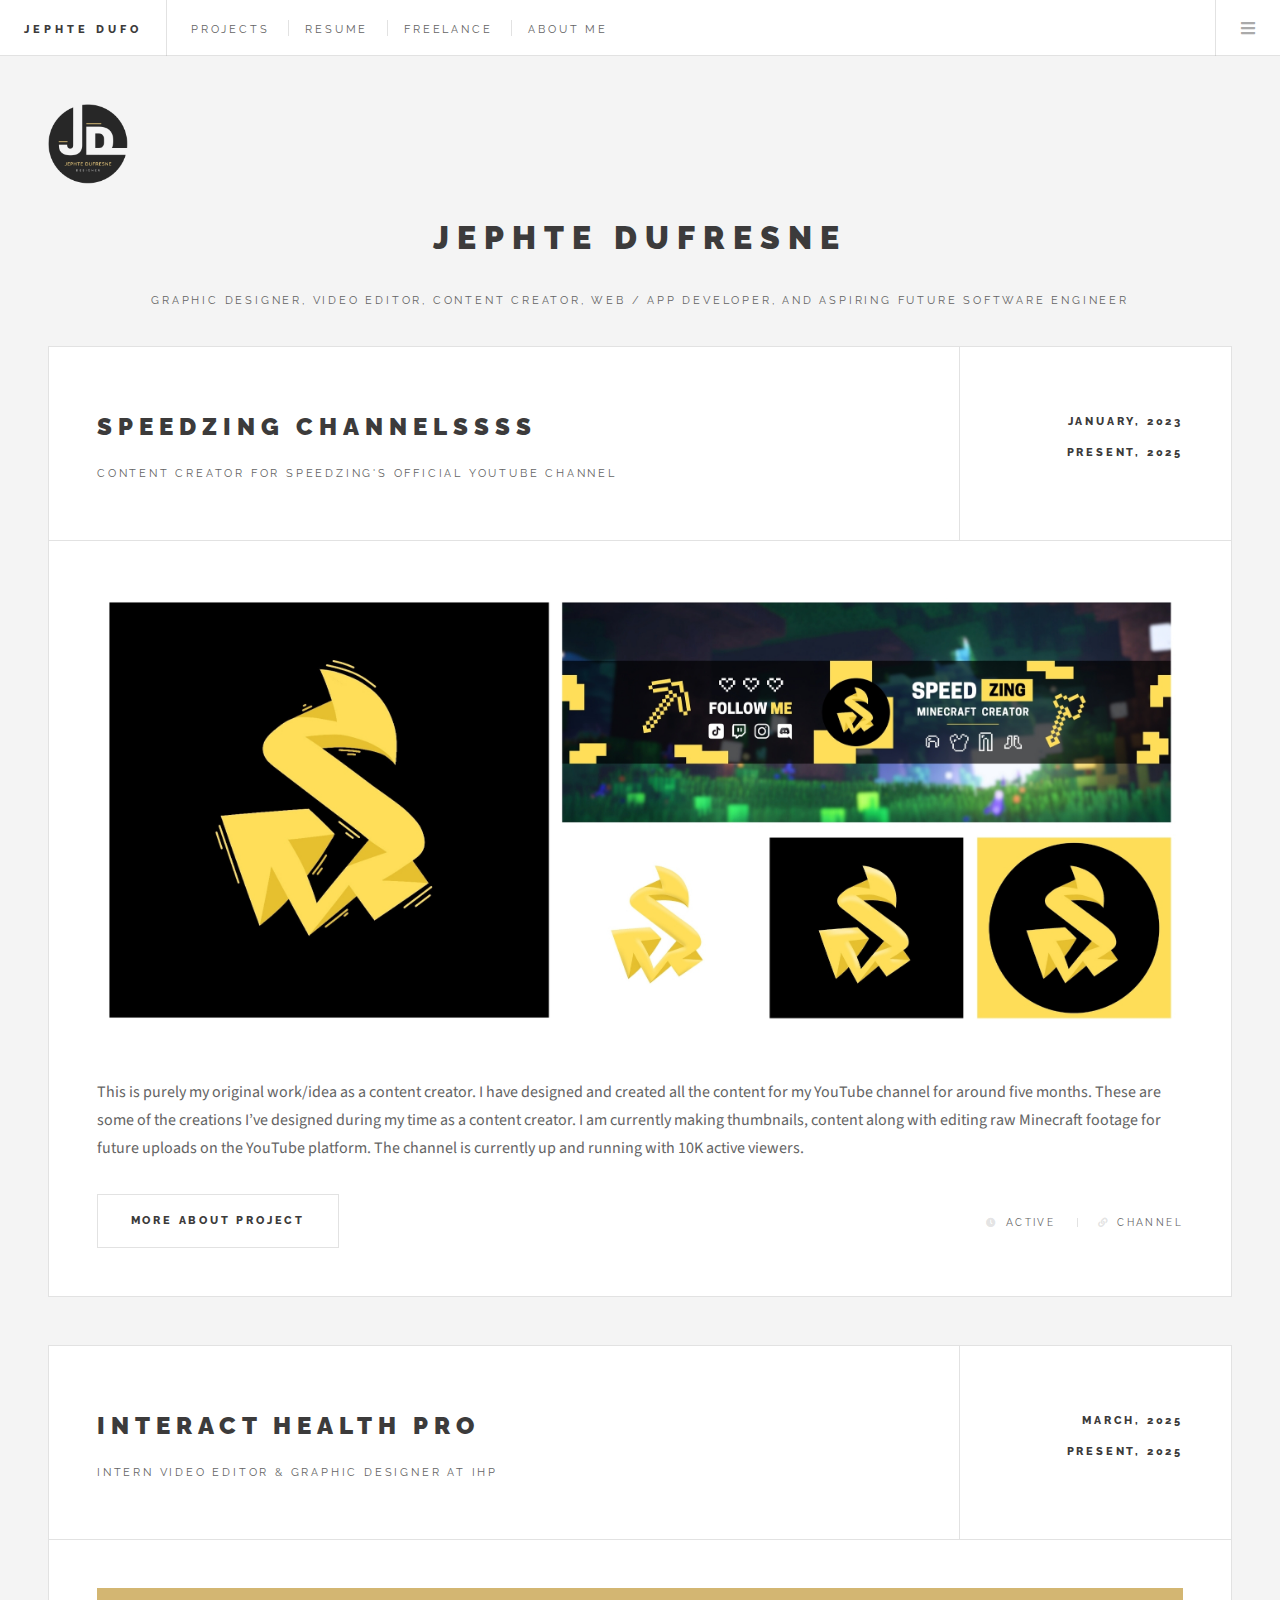
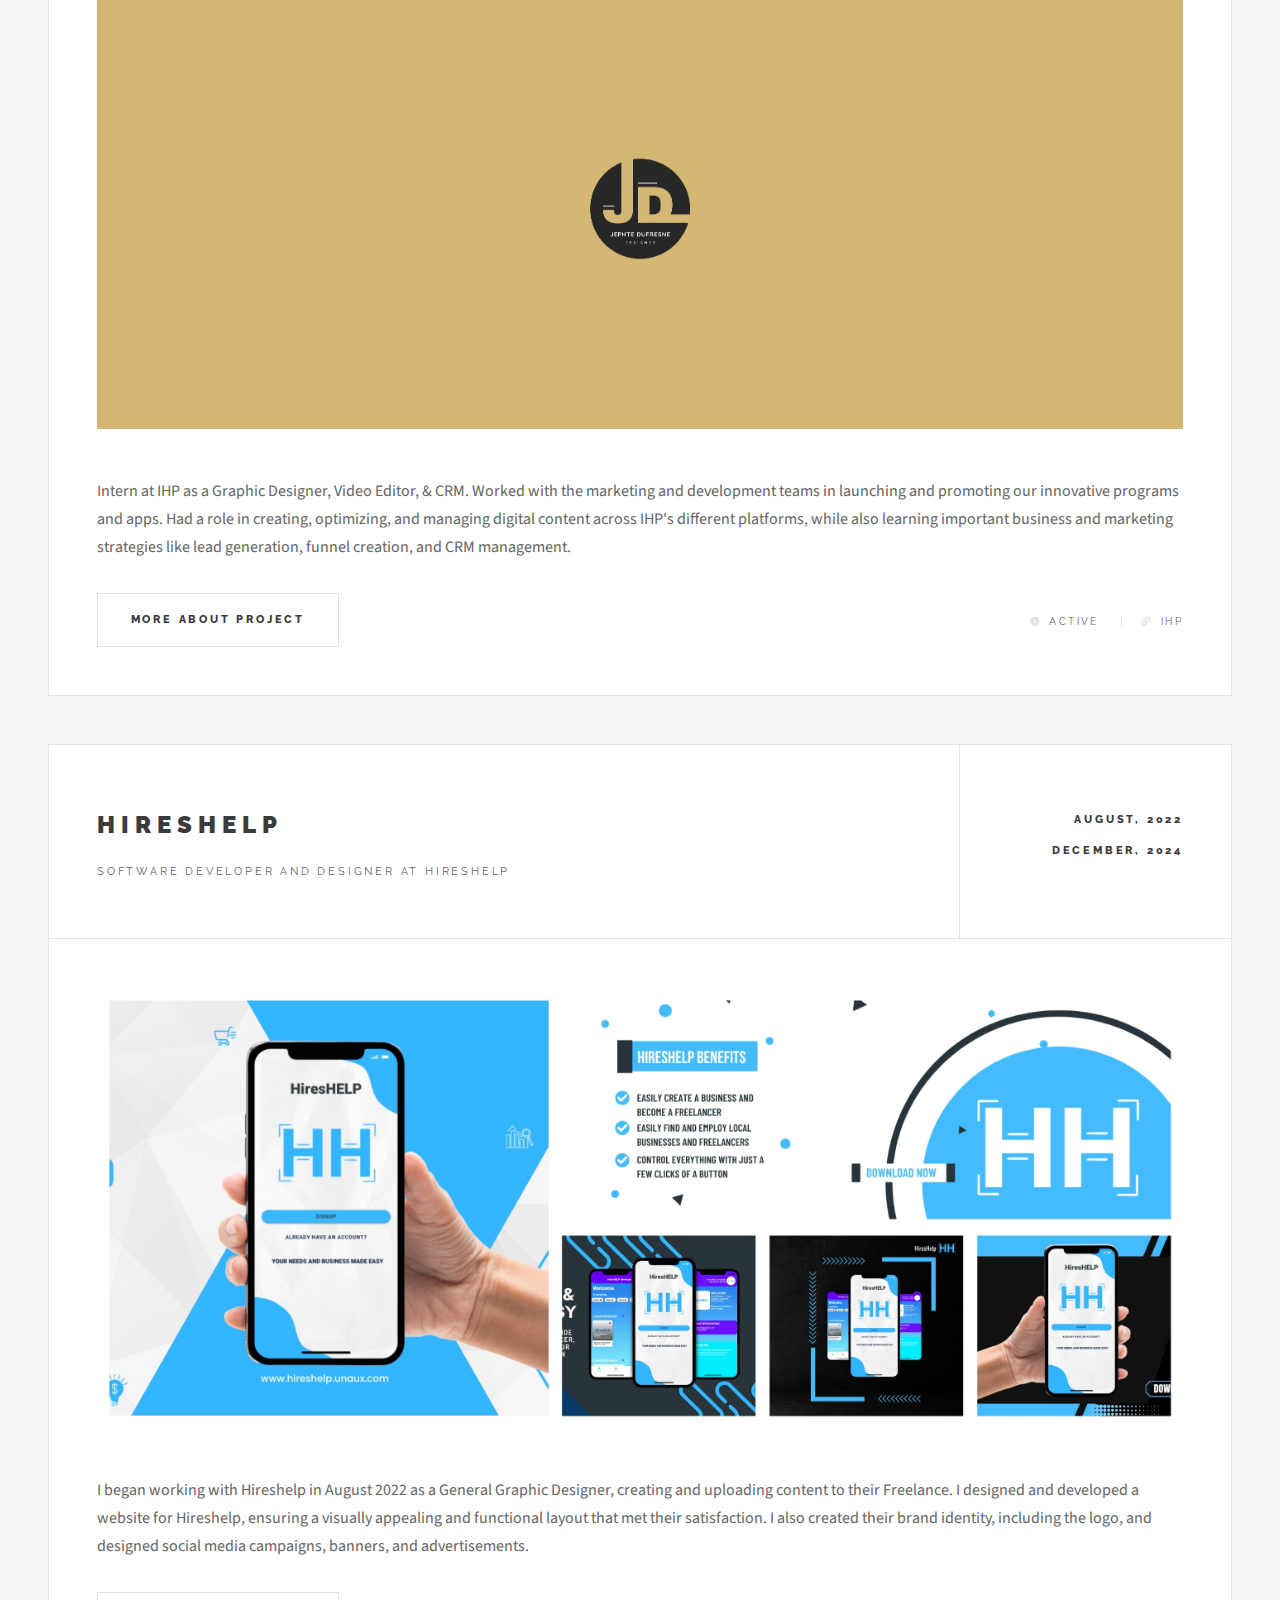
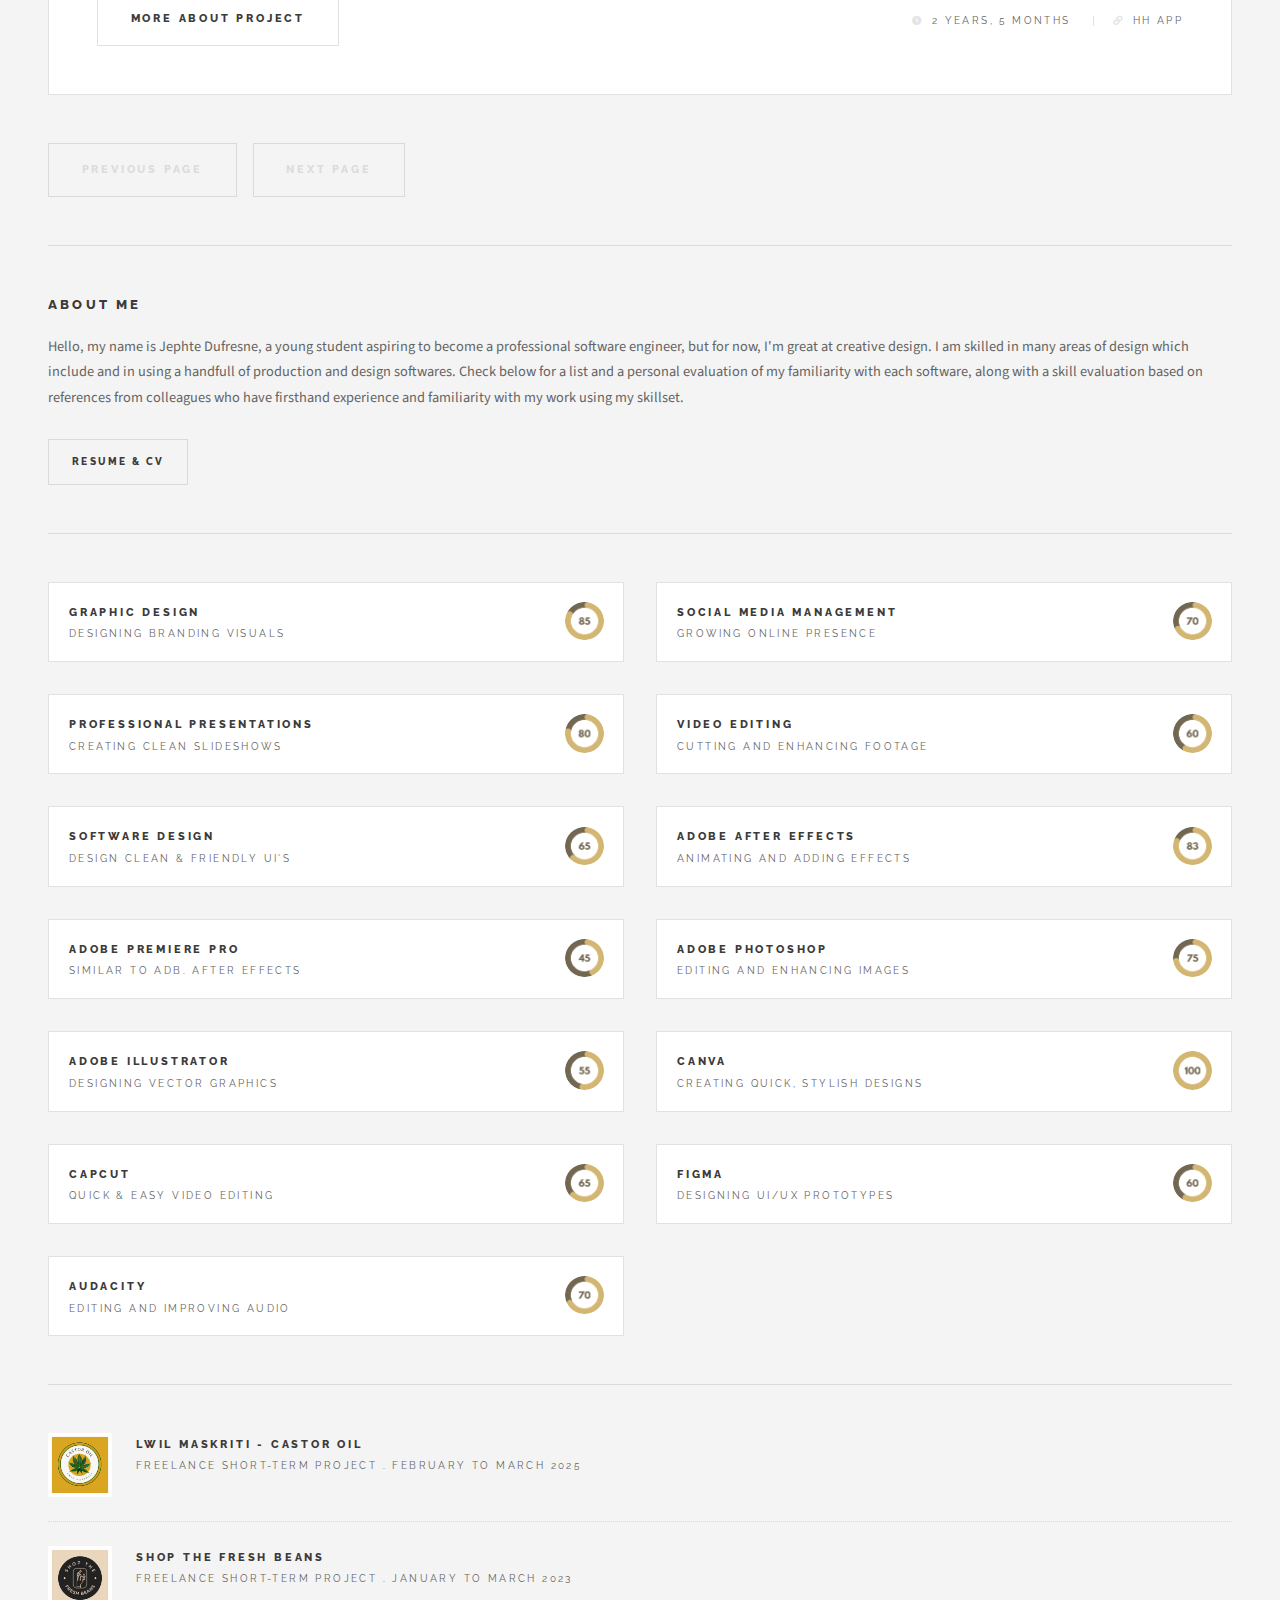
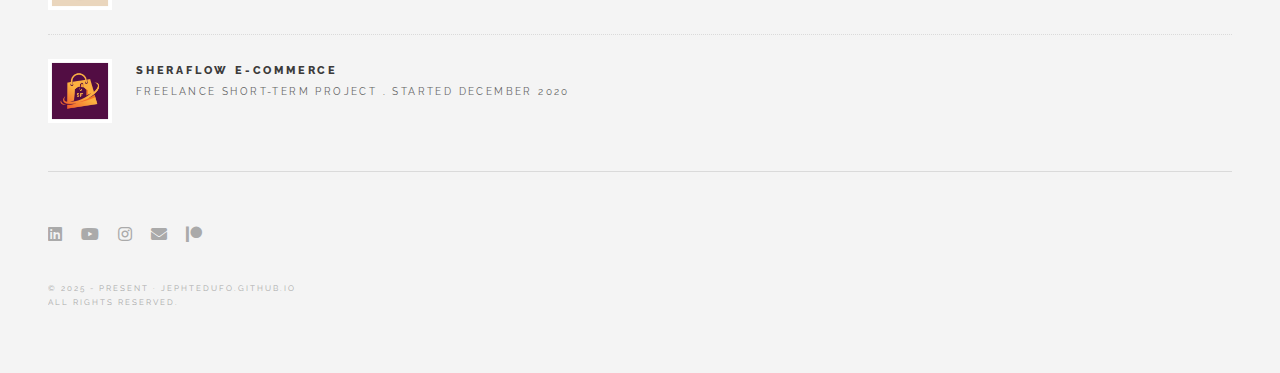
==== commit cf272b16: "Edit 1" ====
--- a/index.html
+++ b/index.html
@@ -86,7 +86,7 @@
 			<article class="post">
 				<header>
 					<div class="title">
-						<h2><a href="PR_Speedzing.html">Speedzing Channelss</a></h2>
+						<h2><a href="PR_Speedzing.html">Speedzing Channelssss</a></h2>
 						<p>Content Creator for Speedzing's Official Youtube Channel </p>
 					</div>
 					<div class="meta">
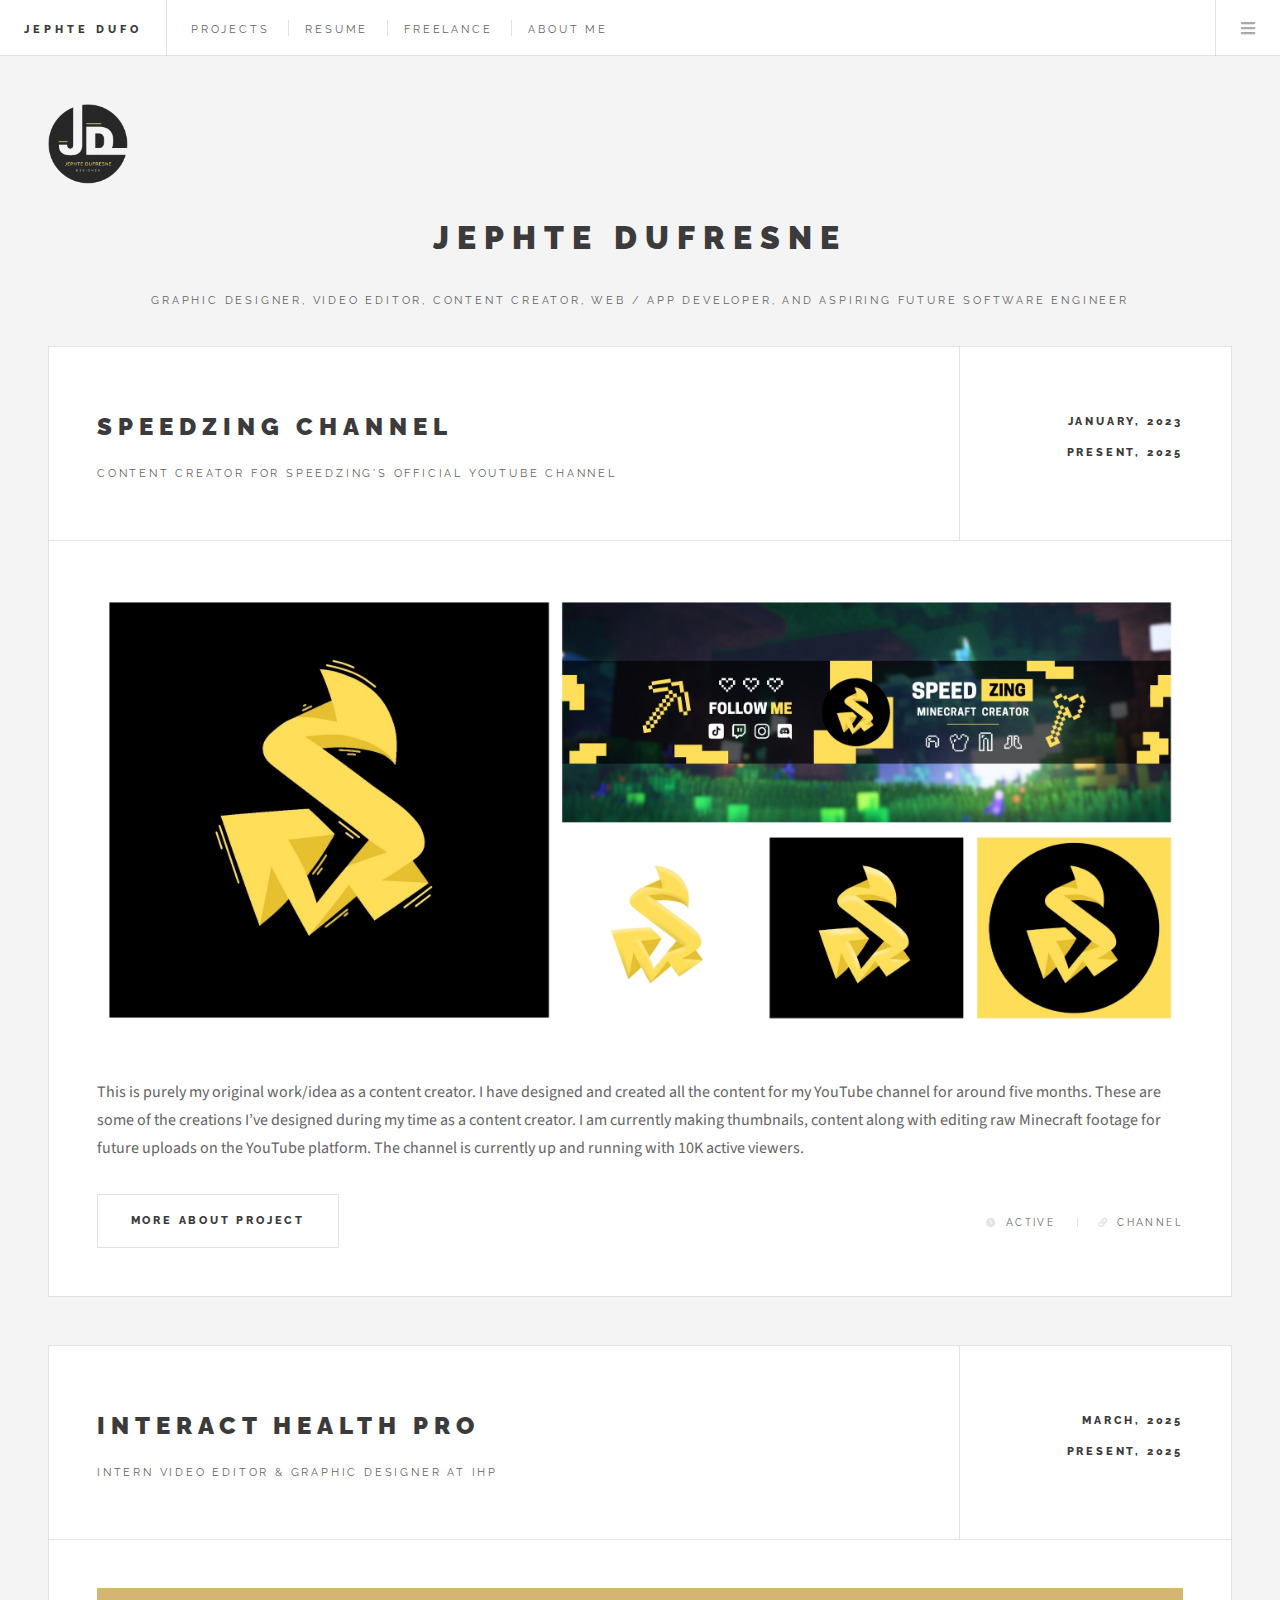
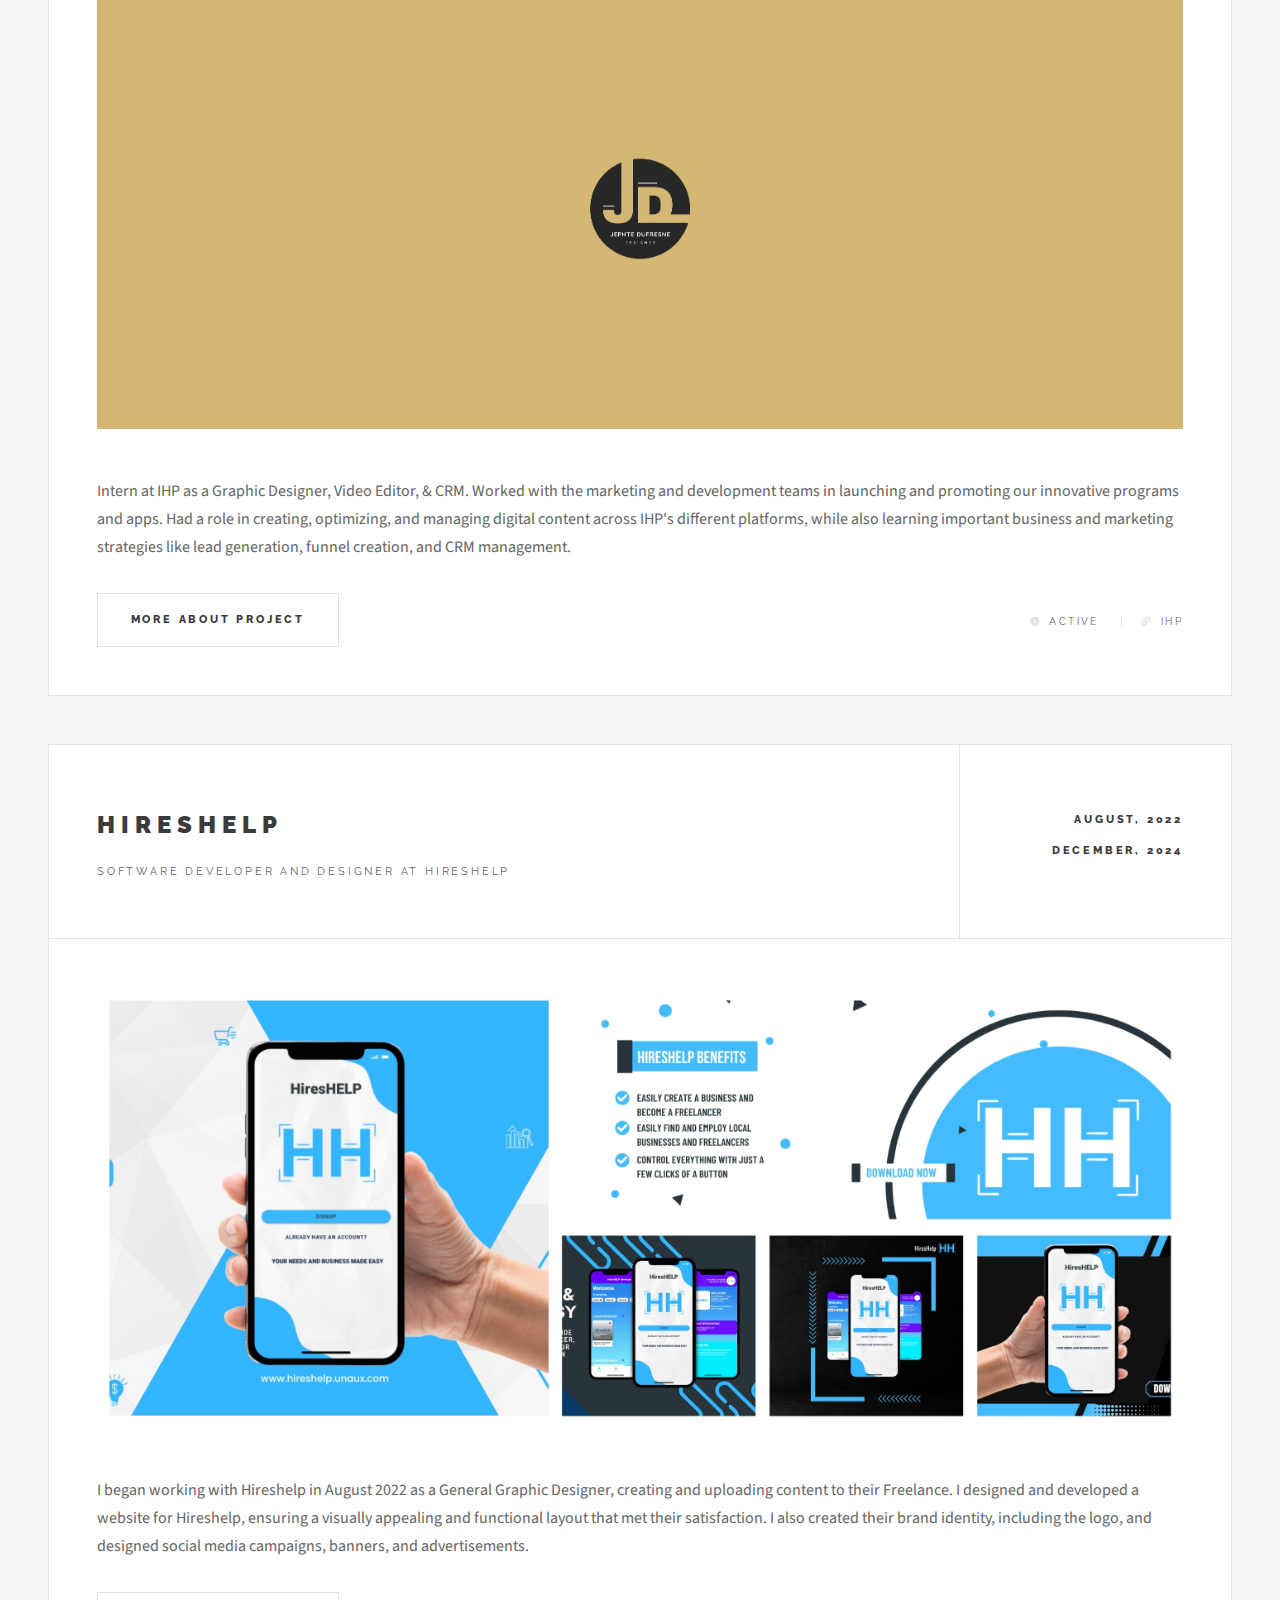
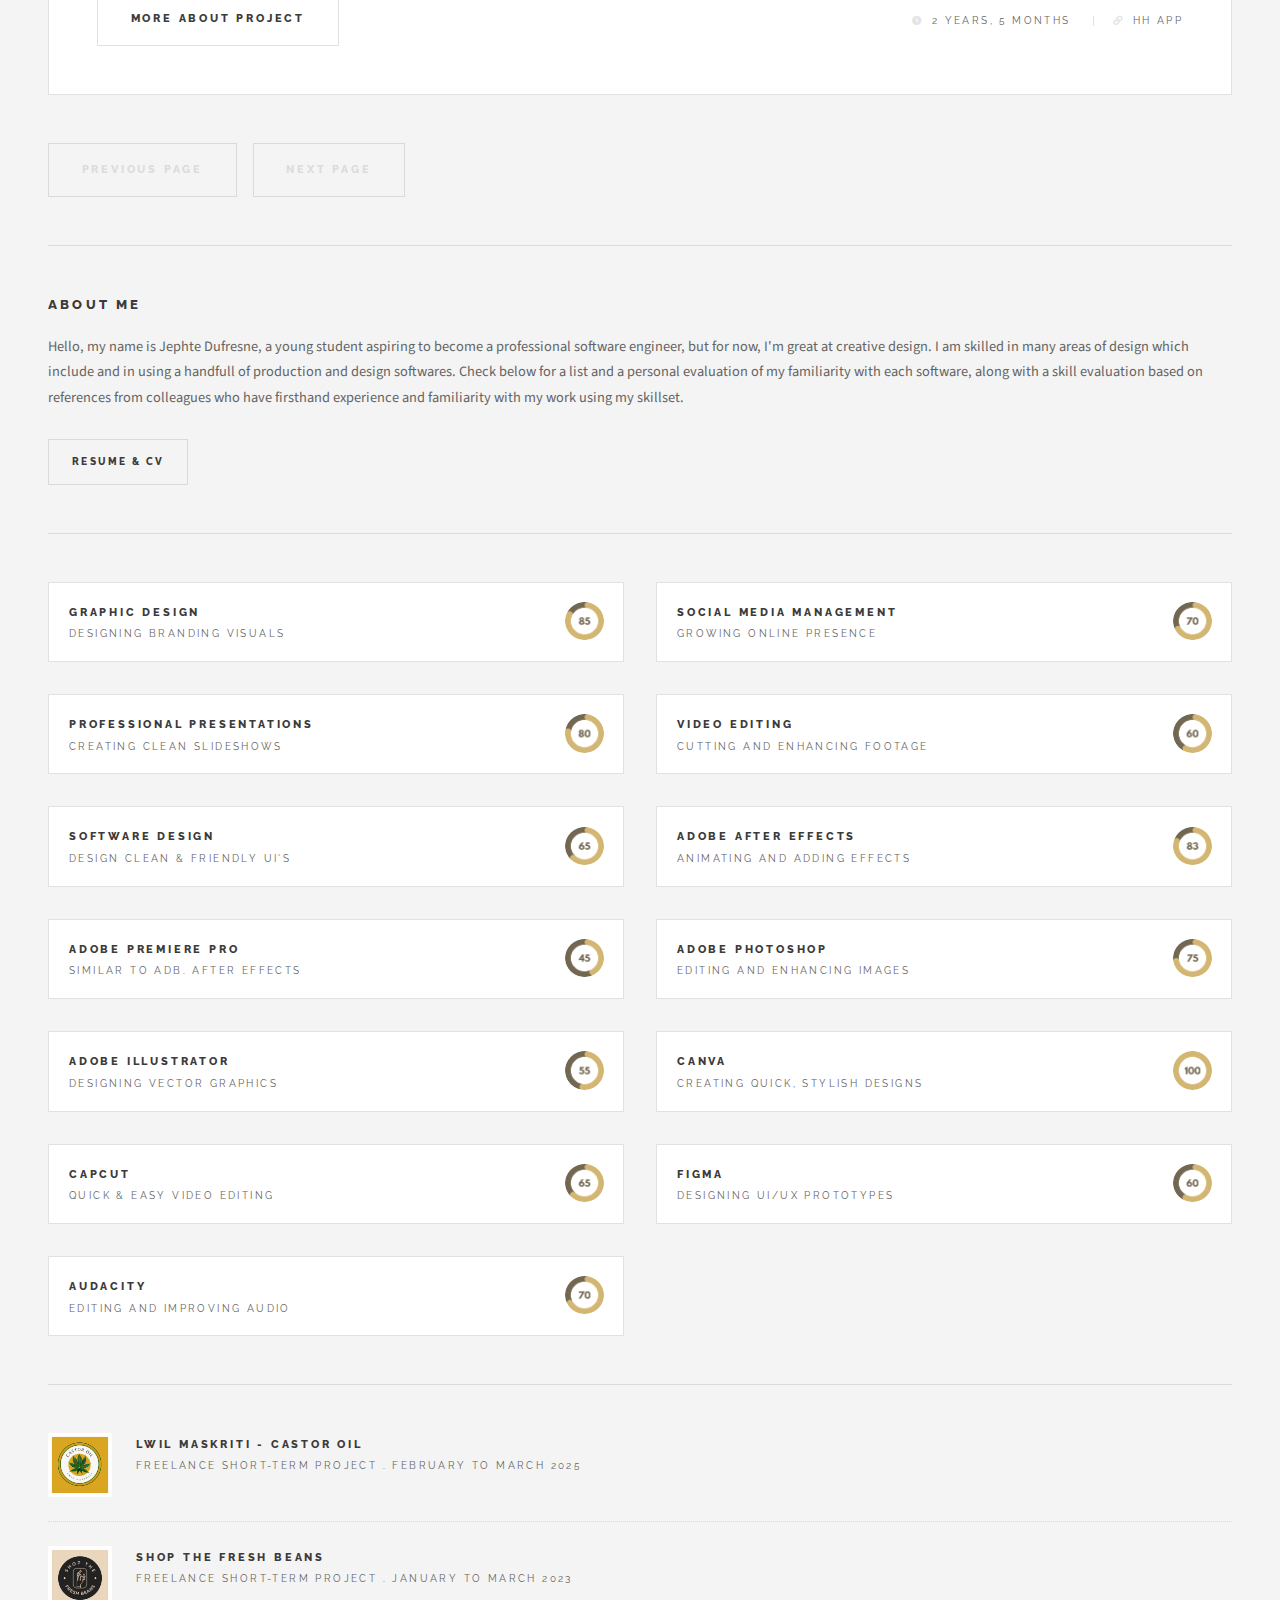
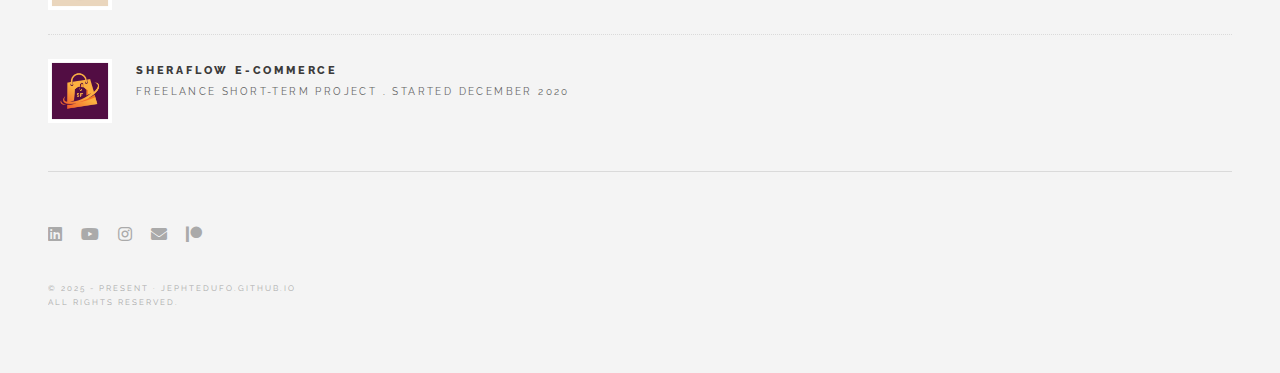
==== commit 57f4f092: "v1.1" ====
--- a/index.html
+++ b/index.html
@@ -86,7 +86,7 @@
 			<article class="post">
 				<header>
 					<div class="title">
-						<h2><a href="PR_Speedzing.html">Speedzing Channelssss</a></h2>
+						<h2><a href="PR_Speedzing.html">Speedzing Channel</a></h2>
 						<p>Content Creator for Speedzing's Official Youtube Channel </p>
 					</div>
 					<div class="meta">
